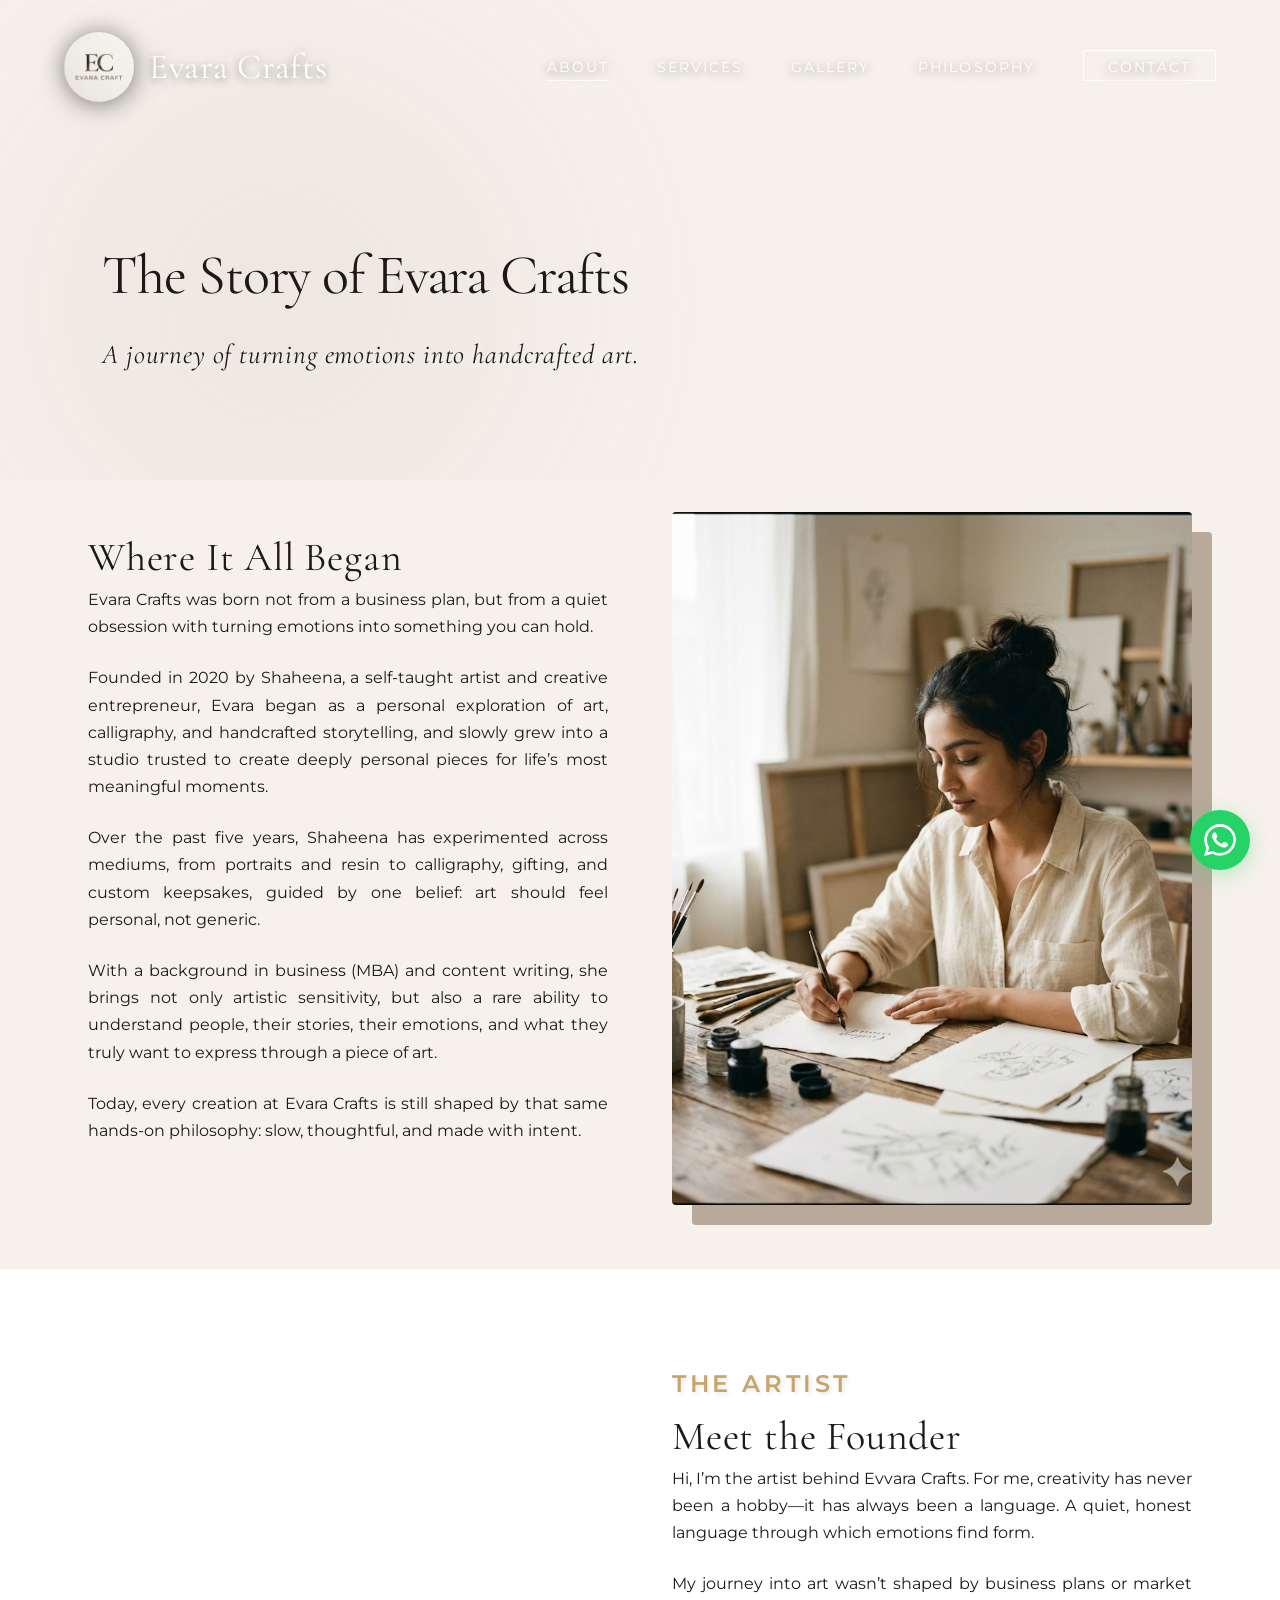
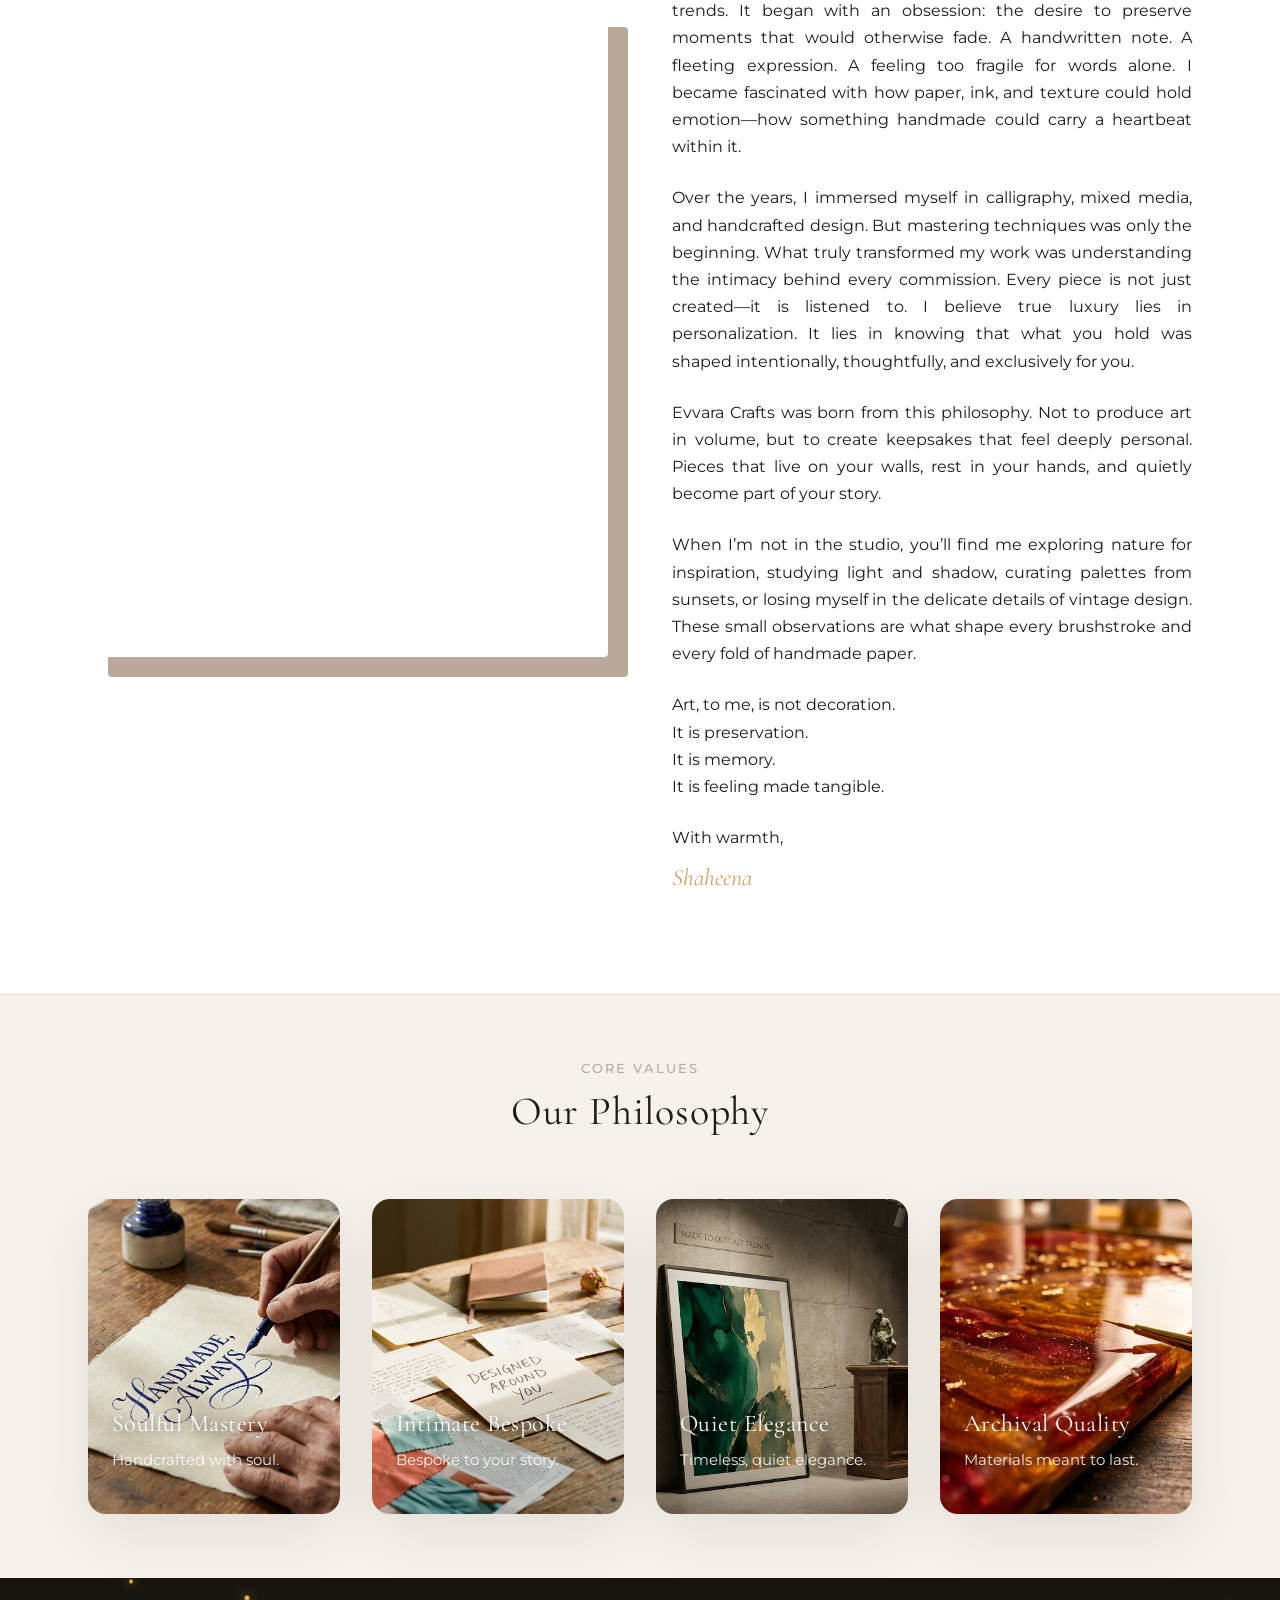
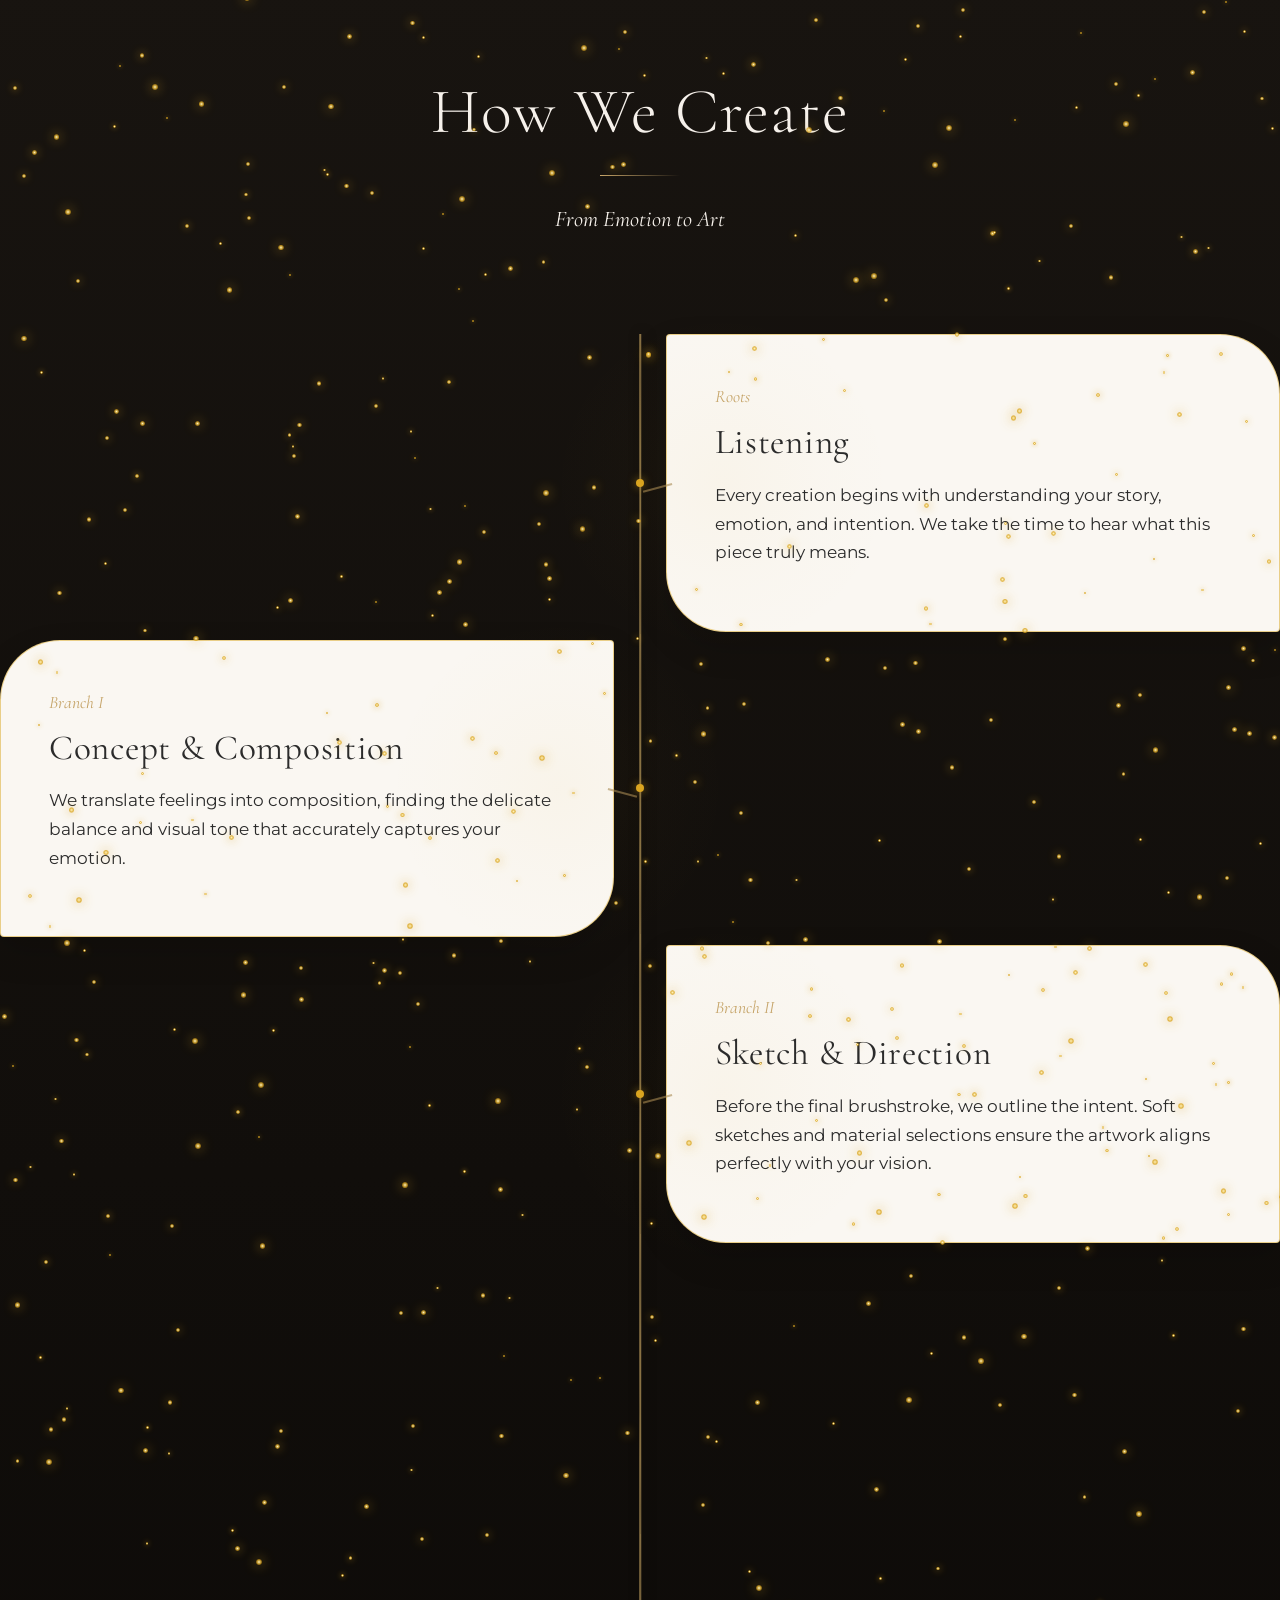
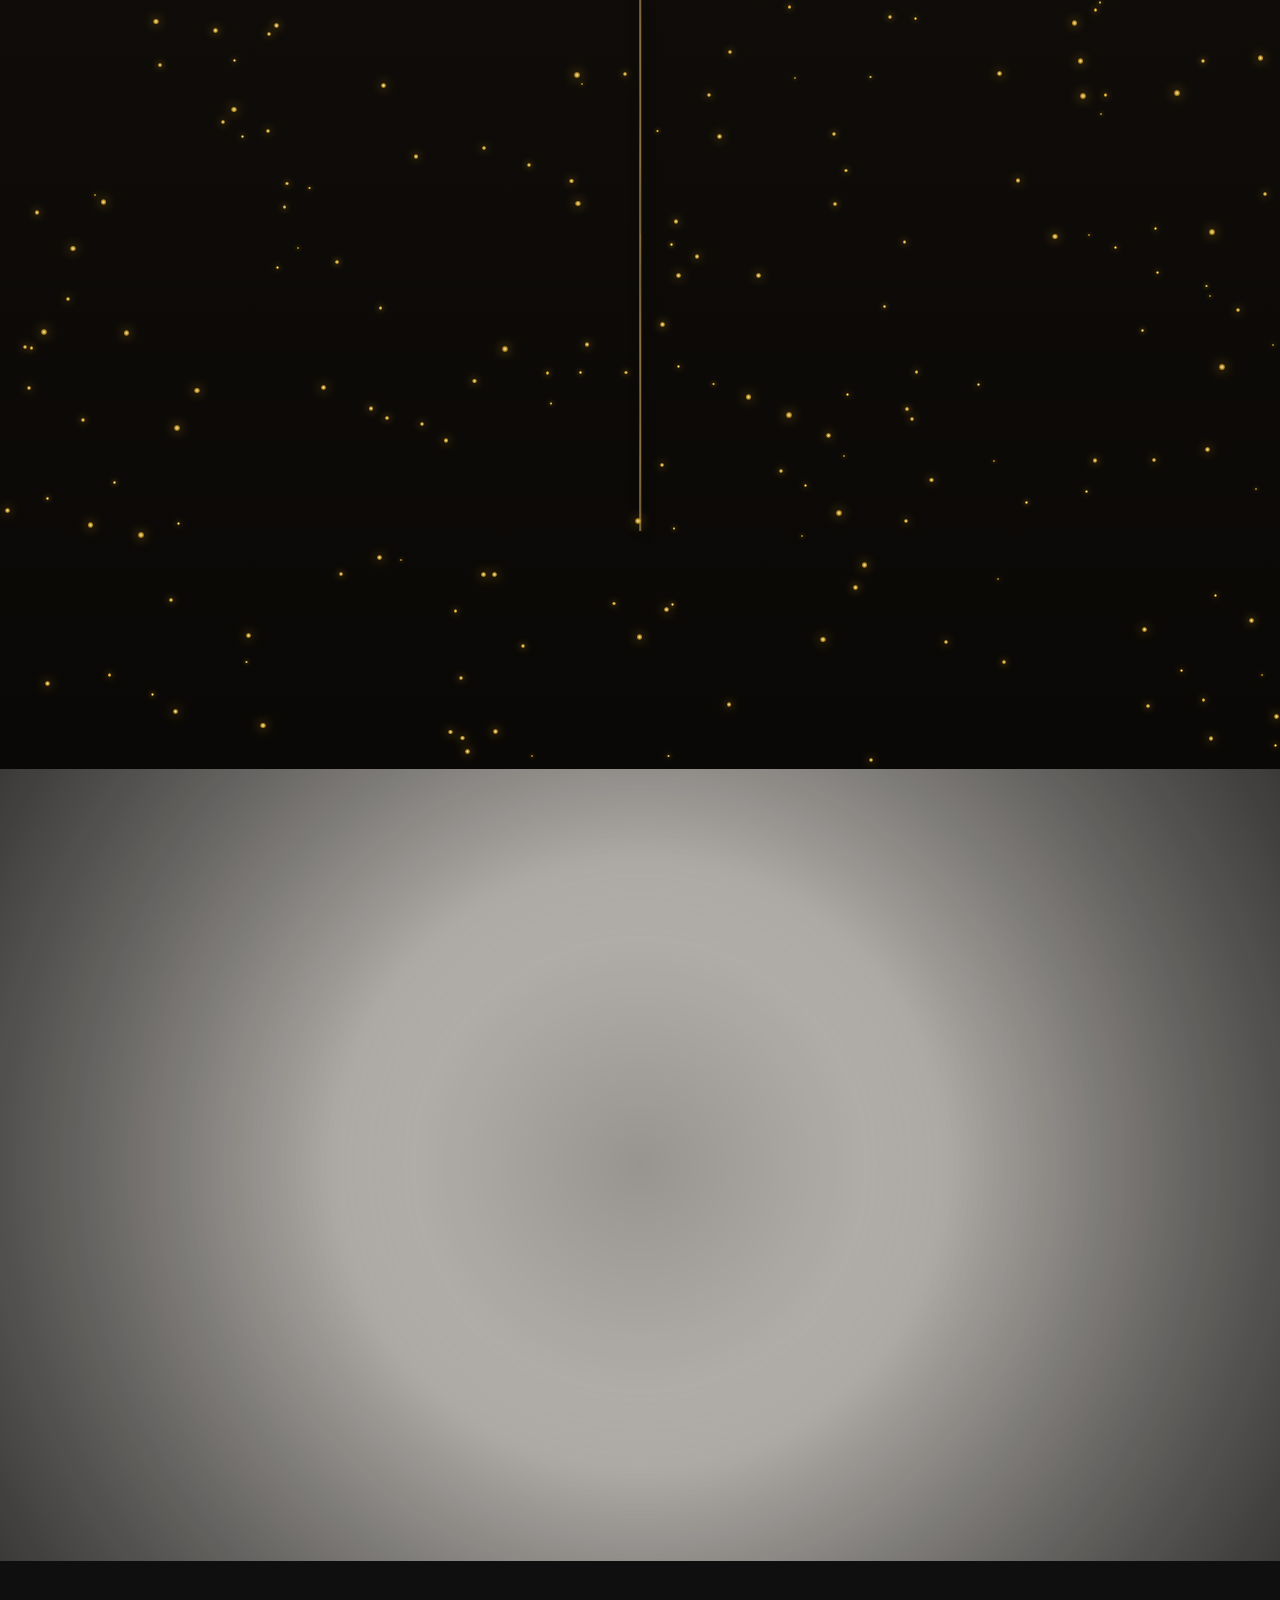
==== about.html @ c2a48387 "Add files via upload" ====
﻿<!DOCTYPE html>
<html lang="en">

<head>
    <meta charset="UTF-8">
    <meta name="viewport" content="width=device-width, initial-scale=1.0">
    <title>About Evara Crafts | The Story</title>
    <meta name="description" content="The story behind Evara Crafts - soulful creation and timeless design.">
    <link rel="preconnect" href="https://fonts.googleapis.com">
    <link rel="preconnect" href="https://fonts.gstatic.com" crossorigin>
    <link
        href="https://fonts.googleapis.com/css2?family=Cormorant+Garamond:ital,wght@0,300;0,400;0,600;1,400&family=Montserrat:wght@300;400;500&display=swap"
        rel="stylesheet">
    <link rel="stylesheet" href="style.css?v=17">
</head>

<body>

    <header class="site-header site-header-light">
        <div class="logo">
            <a href="index.html">
                <img src="logo-new.png" alt="Evara Crafts Logo" class="header-logo">
                <span class="brand-name">Evara Crafts</span>
            </a>
        </div>
        <nav class="main-nav">
            <ul>
                <li><a href="about.html" class="active" style="border-bottom: 1px solid currentColor;">About</a></li>
                <li><a href="services.html">Services</a></li>
                <li><a href="gallery.html">Gallery</a></li>
                <li><a href="philosophy.html">Philosophy</a></li>
                <li><a href="contact.html" class="btn-nav">Contact</a></li>
            </ul>
        </nav>
        <div class="mobile-menu-toggle">
            <span></span>
            <span></span>
            <span></span>
        </div>
    </header>

    <main>
        <!-- Page Hero -->
        <section class="page-hero about-hero-section">
            <div class="hero-bg about-hero-bg"></div>
            <div class="hero-content about-hero-content fade-in-up">
                <h1 class="hero-title" style="font-size: 3.5rem;">The Story of Evara Crafts</h1>
                <p class="hero-subtitle">A journey of turning emotions into handcrafted art.</p>
            </div>
        </section>

        <!-- Brand Story Section -->
        <section class="about-section" style="padding-top: 2rem;">
            <div class="container two-column">
                <div class="about-text fade-in-up">
                    <h2 class="section-title" style="margin-top: -1.5rem;">Where It All Began</h2>
                    <p class="mb-medium">Evara Crafts was born not from a business plan, but from a quiet obsession with
                        turning emotions into something you can hold.</p>
                    <p class="mb-medium">Founded in 2020 by Shaheena, a self-taught artist and creative entrepreneur,
                        Evara began as a personal exploration of art, calligraphy, and handcrafted storytelling, and
                        slowly grew into a studio trusted to create deeply personal pieces for life’s most meaningful
                        moments.</p>
                    <p class="mb-medium">Over the past five years, Shaheena has experimented across mediums, from
                        portraits and resin to calligraphy, gifting, and custom keepsakes, guided by one belief: art
                        should feel personal, not generic.</p>
                    <p class="mb-medium">With a background in business (MBA) and content writing, she brings not only
                        artistic sensitivity, but also a rare ability to understand people, their stories, their
                        emotions, and what they truly want to express through a piece of art.</p>
                    <p>Today, every creation at Evara Crafts is still shaped by that same hands-on philosophy: slow,
                        thoughtful, and made with intent.</p>
                </div>
                <div class="about-image reveal-image">
                    <div class="image-wrapper">
                        <div class="placeholder-art"
                            style="background-image: url('story-bg.jpg'); width: 100%; height: 100%; background-size: cover; background-position: center;">
                        </div>
                    </div>
                </div>
            </div>
        </section>

        <!-- Founder Section -->
        <section class="founder-section" style="padding: 6rem 0; background-color: #fff;">
            <div class="container two-column" style="align-items: center;">
                <div class="about-image reveal-image">
                    <div class="image-wrapper" style="aspect-ratio: 4/5;">
                        <!-- Founder Portrait Placeholder -->
                        <div class="placeholder-art"
                            style="background-image: url('https://images.unsplash.com/photo-1534528741775-53994a69daeb?q=80&w=2864&auto=format&fit=crop'); width: 100%; height: 100%; background-size: cover; background-position: center;">
                        </div>
                    </div>
                </div>
                <div class="about-text fade-in-up">
                    <span class="section-label">The Artist</span>
                    <h2 class="section-title">Meet the Founder</h2>
                    <p class="mb-medium">Hi, I’m the artist behind Evvara Crafts. For me, creativity has never been a
                        hobby—it has always been a language. A quiet, honest language through which emotions find form.
                    </p>
                    <p class="mb-medium">My journey into art wasn’t shaped by business plans or market trends. It began
                        with an obsession: the desire to preserve moments that would otherwise fade. A handwritten note.
                        A fleeting expression. A feeling too fragile for words alone. I became fascinated with how
                        paper, ink, and texture could hold emotion—how something handmade could carry a heartbeat within
                        it.</p>
                    <p class="mb-medium">Over the years, I immersed myself in calligraphy, mixed media, and handcrafted
                        design. But mastering techniques was only the beginning. What truly transformed my work was
                        understanding the intimacy behind every commission. Every piece is not just created—it is
                        listened to. I believe true luxury lies in personalization. It lies in knowing that what you
                        hold was shaped intentionally, thoughtfully, and exclusively for you.</p>
                    <p class="mb-medium">Evvara Crafts was born from this philosophy. Not to produce art in volume, but
                        to create keepsakes that feel deeply personal. Pieces that live on your walls, rest in your
                        hands, and quietly become part of your story.</p>
                    <p class="mb-medium">When I’m not in the studio, you’ll find me exploring nature for inspiration,
                        studying light and shadow, curating palettes from sunsets, or losing myself in the delicate
                        details of vintage design. These small observations are what shape every brushstroke and every
                        fold of handmade paper.</p>
                    <p class="mb-medium">Art, to me, is not decoration.<br>
                        It is preservation.<br>
                        It is memory.<br>
                        It is feeling made tangible.</p>
                    <p style="margin-bottom: 0.5rem;">With warmth,</p>
                    <div class="signature"
                        style="font-family: var(--font-heading); font-style: italic; font-size: 1.5rem; color: var(--accent-color);">
                        Shaheena</div>
                </div>
            </div>
        </section>

        <!-- Philosophy / Values Section -->
        <section class="philosophy-section">
            <div class="container">
                <div class="text-center mb-large">
                    <span class="section-label">Core Values</span>
                    <h2 class="section-title">Our Philosophy</h2>
                </div>
                <div class="philosophy-grid">
                    <div class="philosophy-item fade-in-up">
                        <div class="philosophy-card">
                            <div class="card-image">
                                <img loading="lazy"  src="value-handmade.jpg" alt="Calligraphy artist hand writing ink on paper">
                            </div>
                            <div class="card-content">
                                <h3>Soulful Mastery</h3>
                                <p>Handcrafted with soul.</p>
                            </div>
                        </div>
                    </div>
                    <div class="philosophy-item fade-in-up">
                        <div class="philosophy-card">
                            <div class="card-image">
                                <img loading="lazy"  src="value-bespoke.jpg" alt="Design sketches and fabric swatches on table">
                            </div>
                            <div class="card-content">
                                <h3>Intimate Bespoke</h3>
                                <p>Bespoke to your story.</p>
                            </div>
                        </div>
                    </div>
                    <div class="philosophy-item fade-in-up">
                        <div class="philosophy-card">
                            <div class="card-image">
                                <img loading="lazy"  src="value-elegance.jpg" alt="Art gallery setting with green abstract painting">
                            </div>
                            <div class="card-content">
                                <h3>Quiet Elegance</h3>
                                <p>Timeless, quiet elegance.</p>
                            </div>
                        </div>
                    </div>
                    <div class="philosophy-item fade-in-up">
                        <div class="philosophy-card">
                            <div class="card-image">
                                <img loading="lazy"  src="value-quality.jpg" alt="Rich gold and red textured fluid art close up">
                            </div>
                            <div class="card-content">
                                <h3>Archival Quality</h3>
                                <p>Materials meant to last.</p>
                            </div>
                        </div>
                    </div>
                </div>
            </div>
        </section>

        <!-- Process Editorial Section (Static, High-Impact) -->
        <section class="process-editorial" id="process">
            <div class="process-texture-overlay"></div>
            <div class="ambient-dust" id="ambient-dust"></div>
            <div class="process-header">
                <h2 class="section-title-large fade-in-up">How We Create</h2>
                <div class="divider-gold fade-in-up delay-1"></div>
                <p class="section-subtitle fade-in-up delay-2">From Emotion to Art</p>
            </div>

            <!-- "Roots to Bloom" Timeline -->
            <div class="rooted-timeline">
                <div class="timeline-trunk fade-in-up"></div>

                <!-- Step 1: Roots -->
                <div class="timeline-node node-right">
                    <div class="node-marker fade-in-up delay-1"></div>
                    <div class="node-content delay-2">
                        <span class="step-label">Roots</span>
                        <h3 class="step-heading text-sand">Listening</h3>
                        <p class="step-copy">Every creation begins with understanding your story, emotion, and
                            intention. We take the time to hear what this piece truly means.</p>
                    </div>
                </div>

                <!-- Step 2: Branch 1 -->
                <div class="timeline-node node-left">
                    <div class="node-marker fade-in-up delay-1"></div>
                    <div class="node-content delay-2">
                        <span class="step-label">Branch I</span>
                        <h3 class="step-heading text-bronze">Concept & Composition</h3>
                        <p class="step-copy">We translate feelings into composition, finding the delicate balance and
                            visual tone that accurately captures your emotion.</p>
                    </div>
                </div>

                <!-- Step 3: Branch 2 (NEW) -->
                <div class="timeline-node node-right">
                    <div class="node-marker fade-in-up delay-1"></div>
                    <div class="node-content delay-2">
                        <span class="step-label">Branch II</span>
                        <h3 class="step-heading text-clay">Sketch & Direction</h3>
                        <p class="step-copy">Before the final brushstroke, we outline the intent. Soft sketches and
                            material selections ensure the artwork aligns perfectly with your vision.</p>
                    </div>
                </div>

                <!-- Step 4: Branch 3 -->
                <div class="timeline-node node-left">
                    <div class="node-marker fade-in-up delay-1"></div>
                    <div class="node-content delay-2">
                        <span class="step-label">Branch III</span>
                        <h3 class="step-heading text-sand">Crafting & Refinement</h3>
                        <p class="step-copy">Each stroke, texture, and material is shaped by hand with care, evolving
                            slowly until the vision feels honest and complete.</p>
                    </div>
                </div>

                <!-- Step 5: Branch 4 (NEW) -->
                <div class="timeline-node node-right">
                    <div class="node-marker fade-in-up delay-1"></div>
                    <div class="node-content delay-2">
                        <span class="step-label">Branch IV</span>
                        <h3 class="step-heading text-bronze">Personalization & Finishing</h3>
                        <p class="step-copy">The subtle details that make it yours. From custom framing to personalized
                            seals, every element is curated to honor the emotion it carries.</p>
                    </div>
                </div>

                <!-- Step 6: Bloom -->
                <div class="timeline-node node-left final-bloom-node">
                    <div class="node-marker fade-in-up delay-1"></div>
                    <div class="node-content delay-2">
                        <span class="step-label">The Bloom</span>
                        <h3 class="step-heading text-gold">Final Piece</h3>
                        <p class="step-copy">The finished artwork becomes a personal heirloom—thoughtfully packaged and
                            ready to live within your story.</p>
                    </div>
                </div>
            </div>

            <!-- Soft Ending Quote -->
            <div class="process-ending-quote fade-in-up delay-2">
                <p>“Every piece begins with a story. Yours.”</p>
            </div>

        </section>

        <!-- Final CTA (Refined Signature) -->
        <section class="final-cta" id="contact">
            <div class="cta-parallax-bg"></div>
            <div class="cta-overlay-layers"></div>
            <div class="container text-center">
                <div class="cta-content-wrapper">
                    <h2 class="cta-premium-title fade-in-up">Every story carries a moment worth preserving.</h2>
                    <p class="cta-subtext-ink fade-in-up">We turn those moments into timeless handcrafted art.</p>
                    <div class="cta-premium-divider"></div>
                    <a href="create-your-piece.html" class="btn-premium-gold shimmer-btn fade-in-up">START YOUR STORY</a>
                </div>
            </div>
        </section>
    </main>

    <footer class="site-footer">
        <div class="footer-inner">
            <div class="footer-content">
                <!-- Column 1: Brand Info -->
                <div class="footer-brand-info footer-animate">
                    <div class="logo-group">
                        <img src="logo-new.png" alt="Evara Crafts Logo" class="header-logo">
                        <span class="brand-name">Evara Crafts</span>
                    </div>
                    <p class="footer-tagline">Turning emotions into timeless art.</p>
                </div>

                <!-- Column 2: Quick Links -->
                <div class="footer-links footer-animate">
                    <h3 class="footer-col-title">EXPLORE</h3>
                    <ul>
                        <li><a href="about.html">Our Story</a></li>
                        <li><a href="services.html">Services</a></li>
                        <li><a href="gallery.html">Gallery</a></li>
                        <li><a href="contact.html">Contact</a></li>
                    </ul>
                </div>

                <!-- Column 3: Contact Info (NEW) -->
                <div class="footer-contact-info footer-animate" style="animation-delay: 0.16s;">
                    <h3 class="footer-col-title">CONTACT</h3>
                    <div class="contact-details">
                        <div class="contact-item">
                            <span class="contact-icon">📍</span>
                            <span class="contact-text">Bengaluru, Karnataka, India</span>
                        </div>
                        <div class="contact-item">
                            <span class="contact-icon">📞</span>
                            <a href="tel:+916282556686" class="contact-text">+91 6282556686</a>
                        </div>
                        <div class="contact-item">
                            <span class="contact-icon">✉</span>
                            <a href="mailto:shaheenaneha3@gmail.com" class="contact-text">shaheenaneha3@gmail.com</a>
                        </div>
                    </div>
                </div>

                <!-- Column 4: Social -->
                <div class="footer-social-block footer-animate" style="animation-delay: 0.24s;">
                    <h3 class="footer-col-title">FOLLOW</h3>
                    <div class="footer-socials">
                        <a href="https://www.instagram.com/evara_crafts_?igsh=NTh4M2F2am1ycWg5" target="_blank" rel="noopener noreferrer" class="social-icon-link instagram" aria-label="Instagram">
                            <svg viewBox="0 0 24 24" width="16" height="16">
                                <path fill="currentColor"
                                    d="M12 2.163c3.204 0 3.584.012 4.85.07 3.252.148 4.771 1.691 4.919 4.919.058 1.265.069 1.645.069 4.849 0 3.205-.012 3.584-.069 4.849-.149 3.225-1.664 4.771-4.919 4.919-1.266.058-1.644.07-4.85.07-3.204 0-3.584-.012-4.849-.07-3.26-.149-4.771-1.699-4.919-4.92-.058-1.265-.07-1.644-.07-4.849 0-3.204.013-3.583.07-4.849.149-3.227 1.664-4.771 4.919-4.919 1.266-.057 1.645-.069 4.849-.069zm0-2.163c-3.259 0-3.667.014-4.947.072-4.358.2-6.78 2.618-6.98 6.98-.059 1.281-.073 1.689-.073 4.948 0 3.259.014 3.668.072 4.947.2 4.358 2.618 6.78 6.98 6.98 1.281.058 1.689.072 4.948.072 3.259 0 3.668-.014 4.948-.072 4.354-.2 6.782-2.618 6.979-6.98.059-1.28.073-1.689.073-4.947 0-3.259-.014-3.667-.072-4.947-.196-4.354-2.617-6.78-6.979-6.98-1.281-.059-1.69-.073-4.949-.073zm0 5.838c-3.403 0-6.162 2.759-6.162 6.162s2.759 6.163 6.162 6.163 6.162-2.759 6.162-6.163c0-3.403-2.759-6.162-6.162-6.162zm0 10.162c-2.209 0-4-1.79-4-4 0-2.209 1.791-4 4-4s4 1.791 4 4c0 2.21-1.791 4-4 4zm6.406-11.845c-.796 0-1.441.645-1.441 1.44s.645 1.44 1.441 1.44c.795 0 1.439-.645 1.439-1.44s-.644-1.44-1.439-1.44z" />
                            </svg>
                        </a>
                        <a href="#" class="social-icon-link facebook" aria-label="Facebook">
                            <svg viewBox="0 0 24 24" width="16" height="16">
                                <path fill="currentColor"
                                    d="M22.675 0H1.325C.593 0 0 .593 0 1.325v21.351C0 23.407.593 24 1.325 24H12.82v-9.294H9.692v-3.622h3.128V8.413c0-3.1 1.893-4.788 4.659-4.788 1.325 0 2.463.099 2.795.143v3.24l-1.918.001c-1.504 0-1.795.715-1.795 1.763v2.313h3.587l-.467 3.622h-3.12V24h6.116c.73 0 1.323-.593 1.323-1.325V1.325C24 .593 23.407 0 22.675 0z" />
                            </svg>
                        </a>
                        <a href="#" class="social-icon-link pinterest" aria-label="Pinterest">
                            <svg viewBox="0 0 24 24" width="16" height="16">
                                <path fill="currentColor"
                                    d="M12.017 0C5.396 0 .029 5.367.029 11.987c0 5.079 3.158 9.417 7.618 11.162-.105-.949-.199-2.403.041-3.439.219-.937 1.406-5.957 1.406-5.957s-.359-.72-.359-1.781c0-1.663.967-2.911 2.168-2.911 1.024 0 1.518.769 1.518 1.688 0 1.029-.653 2.567-.992 3.992-.285 1.193.6 2.165 1.775 2.165 2.128 0 3.768-2.245 3.768-5.487 0-2.861-2.063-4.869-5.008-4.869-3.41 0-5.409 2.562-5.409 5.199 0 1.033.394 2.143.889 2.741.099.12.112.225.085.345-.09.375-.293 1.199-.334 1.363-.053.225-.172.271-.401.165-1.495-.69-2.433-2.878-2.433-4.646 0-3.776 2.748-7.252 7.951-7.252 4.168 0 7.41 2.967 7.41 6.923 0 4.135-2.607 7.462-6.233 7.462-1.214 0-2.354-.629-2.758-1.379l-.749 2.848c-.269 1.045-1.004 2.352-1.498 3.146 1.123.345 2.306.535 3.55.535 6.607 0 11.985-5.365 11.985-11.987C23.97 5.367 18.592 0 12.017 0z" />
                            </svg>
                        </a>
                        <a href="https://wa.me/916282556686" target="_blank" rel="noopener noreferrer" class="social-icon-link whatsapp" aria-label="WhatsApp">
                            <svg viewBox="0 0 24 24" width="16" height="16">
                                <path fill="currentColor"
                                    d="M17.472 14.382c-.297-.149-1.758-.867-2.03-.967-.273-.099-.471-.148-.67.15-.197.297-.767.966-.94 1.164-.173.199-.347.223-.644.075-.297-.15-1.255-.463-2.39-1.475-.883-.788-1.48-1.761-1.653-2.059-.173-.297-.018-.458.13-.606.134-.133.298-.347.446-.52.149-.174.198-.298.298-.497.099-.198.05-.371-.025-.52-.075-.149-.669-1.612-.916-2.207-.242-.579-.487-.5-.669-.51a12.8 12.8 0 0 0-.57-.01c-.198 0-.52.074-.792.372-.272.297-1.04 1.016-1.04 2.479 0 1.462 1.065 2.875 1.213 3.074.149.198 2.096 3.2 5.077 4.487.709.306 1.262.489 1.694.625.712.227 1.36.195 1.871.118.571-.085 1.758-.719 2.006-1.413.248-.694.248-1.289.173-1.413-.074-.124-.272-.198-.57-.347m-5.421 7.403h-.004a9.87 9.87 0 0 1-5.031-1.378l-.361-.214-3.741.982.998-3.648-.235-.374a9.86 9.86 0 0 1-1.51-5.26c.001-5.45 4.436-9.884 9.888-9.884 2.64 0 5.122 1.03 6.988 2.898a9.825 9.825 0 0 1 2.893 6.994c-.003 5.45-4.437 9.884-9.885 9.884m8.413-18.297A11.815 11.815 0 0 0 12.05 0C5.495 0 .16 5.335.157 11.892c0 2.096.547 4.142 1.588 5.945L.057 24l6.305-1.654a11.882 11.882 0 0 0 5.683 1.448h.005c6.554 0 11.89-5.335 11.893-11.893a11.821 11.821 0 0 0-3.48-8.413z" />
                            </svg>
                        </a>
                    </div>
                </div>
            </div>

            <div class="footer-divider footer-animate"></div>

            <div class="footer-bottom footer-animate">
                <p>&copy; 2026 Evara Crafts. All rights reserved.</p>
                <p class="designed-love">Designed with love for Evara Crafts.</p>
            </div>
        </div>
    </footer>

    <script src="script.js?v=17" defer></script>
    </script>
</body>

</html>
---- style.css ----
:root {
    --bg-color: #F6F1EB;
    --text-color: #1C1A17;
    --accent-color: #C6A56A;
    --secondary-color: #B8A99A;
    --font-heading: 'Cormorant Garamond', serif;
    --font-body: 'Montserrat', sans-serif;
    --transition-speed: 0.6s;
}

* {
    margin: 0;
    padding: 0;
    box-sizing: border-box;
}

html {
    scroll-behavior: smooth;
    font-size: 16px;
}

body {
    background-color: var(--bg-color);
    color: var(--text-color);
    font-family: var(--font-body);
    line-height: 1.6;
    overflow-x: hidden;
}

h1,
h2,
h3,
h4,
h5,
h6 {
    font-family: var(--font-heading);
    font-weight: 400;
    letter-spacing: 0.02em;
}

h1 {
    font-size: 3.5rem;
    line-height: 1.1;
    margin-bottom: 1rem;
}

h2 {
    font-size: 2.5rem;
    line-height: 1.2;
    margin-bottom: 1.5rem;
}

h3 {
    font-size: 1.75rem;
    line-height: 1.3;
    margin-bottom: 1rem;
}

p {
    font-size: 1rem;
    line-height: 1.7;
    margin-bottom: 1rem;
}

.micro {
    font-size: 0.85rem;
    letter-spacing: 0.05em;
}

a {
    text-decoration: none;
    color: inherit;
    transition: all 0.3s ease;
}

ul {
    list-style: none;
}

/* Utilities */
.container {
    width: 90%;
    max-width: 1400px;
    margin: 0 auto;
    padding: 0 1.5rem;
}

.text-center {
    text-align: center;
}

.mb-small {
    margin-bottom: 1rem;
}

.mb-medium {
    margin-bottom: 1.5rem;
}

.mb-large {
    margin-bottom: 2.5rem;
}

/* Global Section Spacing (Tightened Rhythm) */
section {
    padding: 3rem 0;
}

/* Sub-sections or lighter blocks */
.section-sub {
    padding: 2rem 0;
}

.section-label {
    text-transform: uppercase;
    font-size: 0.8rem;
    letter-spacing: 0.15em;
    color: var(--secondary-color);
    display: block;
    margin-bottom: 0.5rem;
}

.section-title {
    font-size: 2.5rem;
    margin-bottom: 1.5rem;
}

/* Buttons */
.btn {
    display: inline-block;
    padding: 1rem 2.5rem;
    /* Larger padding */
    font-family: var(--font-body);
    font-size: 0.85rem;
    text-transform: uppercase;
    letter-spacing: 0.15em;
    cursor: pointer;
    border: 1px solid transparent;
    transition: all 0.5s cubic-bezier(0.25, 0.46, 0.45, 0.94);
    /* Smooth easing */
    position: relative;
    overflow: hidden;
}

.btn-primary {
    background-color: var(--text-color);
    color: var(--bg-color);
    border-color: var(--text-color);
}

.btn-primary:hover {
    background-color: transparent;
    color: var(--text-color);
    transform: translateY(-2px);
    /* Subtle lift */
    box-shadow: 0 4px 15px rgba(28, 26, 23, 0.1);
}

.btn-secondary {
    background-color: transparent;
    color: var(--text-color);
    border-color: var(--text-color);
}

.btn-secondary:hover {
    background-color: var(--text-color);
    color: var(--bg-color);
    transform: translateY(-2px);
    box-shadow: 0 4px 15px rgba(28, 26, 23, 0.1);
}

.btn-text {
    border-bottom: 1px solid var(--text-color);
    padding: 0 0 0.2rem 0;
}

.btn-text:hover {
    color: var(--accent-color);
    border-color: var(--accent-color);
}

/* Header */
.site-header {
    position: fixed;
    top: 0;
    width: 100%;
    padding: 2rem 5%;
    display: flex;
    justify-content: space-between;
    align-items: center;
    z-index: 1000;
    transition: all 0.4s ease;
    background: transparent;
    /* Initially transparent on hero */
}

.site-header.scrolled {
    padding: 1rem 5%;
    background: rgba(246, 241, 235, 0.98);
    box-shadow: 0 4px 20px rgba(28, 26, 23, 0.05);
    backdrop-filter: blur(10px);
}

/* Subpage Header - Light Text for Dark Hero Backgrounds */
.site-header-light:not(.scrolled) .main-nav a,
.site-header-light:not(.scrolled) .brand-name {
    color: #ffffff;
    text-shadow: 0 2px 10px rgba(0,0,0,0.5); /* subtle shadow for extra legibility */
}
.site-header-light:not(.scrolled) .main-nav a::after {
    background-color: #ffffff;
}
.site-header-light:not(.scrolled) .btn-nav {
    border-color: #ffffff;
}
.site-header-light:not(.scrolled) .btn-nav:hover {
    background-color: #ffffff;
    color: var(--text-color) !important;
}
.site-header-light:not(.scrolled) .mobile-menu-toggle span {
    background-color: #ffffff;
}
.site-header-light:not(.scrolled) .header-logo {
    filter: drop-shadow(0px 2px 12px rgba(0,0,0,0.5));
}

.logo a {
    display: flex;
    align-items: center;
    gap: 15px;
    /* Consistent space between logo and name */
}

.header-logo {
    height: 70px;
    /* Increased for better visibility as it's circular */
    border-radius: 50%;
    /* Ensure it stays circular even if edge cases occur */
    width: auto;
    transition: all 0.3s ease;
}

.brand-name {
    font-family: var(--font-heading);
    font-size: 2.2rem;
    /* Noticeably bigger as requested */
    font-weight: 400;
    color: var(--text-color);
    letter-spacing: 0.02em;
    line-height: 1;
    display: flex;
    align-items: center;
}

.site-header.scrolled .header-logo {
    height: 55px;
    /* Scaled down slightly on scroll but still clearly visible */
}

.site-header.scrolled .brand-name {
    font-size: 1.8rem;
}

.main-nav ul {
    display: flex;
    gap: 3rem;
    /* Increased gap */
}

.main-nav a {
    font-size: 0.85rem;
    text-transform: uppercase;
    letter-spacing: 0.15em;
    /* Increased letter spacing */
    color: var(--text-color);
    position: relative;
    padding-bottom: 5px;
}

.main-nav a::after {
    content: '';
    position: absolute;
    width: 0;
    height: 1px;
    bottom: 0;
    left: 0;
    background-color: var(--text-color);
    transition: width 0.3s ease;
}

.main-nav a:hover {
    color: var(--text-color);
    /* Keep distinct color */
}

.main-nav a:hover::after {
    width: 100%;
}

.btn-nav {
    border: 1px solid var(--text-color);
    padding: 0.5rem 1.5rem;
    transition: all 0.3s ease;
}

.btn-nav:hover {
    background-color: var(--text-color);
    color: var(--bg-color) !important;
}

.btn-nav::after {
    display: none;
    /* No underline for button */
}

/* Hero Section */
.hero-section {
    height: 100vh;
    display: flex;
    flex-direction: column;
    justify-content: center;
    align-items: center;
    position: relative;
    text-align: center;
    padding: 0 1rem;
    overflow: hidden;
}

/* Page Hero (Internal Pages) */
.page-hero {
    height: 40vh;
    /* Reduced from 60vh */
    min-height: 350px;
    display: flex;
    flex-direction: column;
    justify-content: center;
    align-items: center;
    position: relative;
    padding: 0 1rem;
    overflow: hidden;
    margin-bottom: 0;
}

.page-hero .hero-bg::after {
    display: none;
    /* Simplify background for readability */
}

/* About Page Specific Hero Background & Watermark Crop */
.about-hero-bg {
    background-image: url('https://i.postimg.cc/1t2fh73r/Gemini-Generated-Image-iek70miek70miek7.png') !important;
    background-position: center 30% !important;
    transform: scale(1.05);
    /* Push watermark out of view */
}

/* Gallery Page Specific Hero Background */
.gallery-hero-bg {
    background-image: url('https://i.postimg.cc/FzTh6R9V/Chat-GPT-Image-Mar-16-2026-12-38-03-AM.png') !important;
    background-position: center 45% !important;
    background-size: cover !important;
    opacity: 0.95;
}

/* Gallery Page Specific Hero Content Layout */
.page-hero.gallery-header-hero {
    padding-top: 100px; /* Moves text lower, clearing header */
    min-height: 420px; 
}

/* About Page Specific Hero Content Layout */
.page-hero.about-hero-section {
    padding-top: 120px;
    /* Give room for fixed header */
    min-height: 480px;
    /* Slightly taller to accommodate padding */
}

.about-hero-section .about-hero-content {
    align-items: flex-start;
    /* Left align text */
    text-align: left;
    transform: translateY(2vh);
    /* Sit slightly lower than exact center */
    margin-top: 2rem;
    /* Additional breathing space from the top */
    width: 90%;
    /* Match global container */
    max-width: 1400px;
    /* Match global container */
    padding: 0 1.5rem;
    /* Match global container */
}

/* Enhance Text Visibility and Typography on About Hero Background */
.about-hero-section .section-label {
    font-family: var(--font-body);
    font-weight: 600;
    font-size: 0.85rem;
    color: var(--text-color);
    letter-spacing: 0.3em;
    text-transform: uppercase;
    text-shadow: 0 2px 10px rgba(255, 255, 255, 0.7), 0 0 20px rgba(255, 255, 255, 0.5);
    margin-bottom: 1.5rem;
}

.about-hero-section .hero-subtitle {
    font-family: var(--font-heading);
    font-style: italic;
    font-weight: 400;
    font-size: 1.7rem;
    color: var(--text-color);
    line-height: 1.4;
    text-shadow: 0 2px 10px rgba(255, 255, 255, 0.8), 0 0 25px rgba(255, 255, 255, 0.6);
    max-width: 650px;
    letter-spacing: 0.03em;
}

@media (max-width: 768px) {
    .page-hero.about-hero-section {
        padding-top: 100px;
    }

    .about-hero-section .about-hero-content {
        transform: translateY(1vh);
        padding: 0 1.5rem;
    }
}

/* Grain Overlay */
.hero-section::before {
    content: "";
    position: absolute;
    top: 0;
    left: 0;
    width: 100%;
    height: 100%;
    background-image: url("data:image/svg+xml,%3Csvg viewBox='0 0 200 200' xmlns='http://www.w3.org/2000/svg'%3E%3Cfilter id='noiseFilter'%3E%3CfeTurbulence type='fractalNoise' baseFrequency='0.8' numOctaves='3' stitchTiles='stitch'/%3E%3C/filter%3E%3Crect width='100%25' height='100%25' filter='url(%23noiseFilter)' opacity='0.08'/%3E%3C/svg%3E");
    opacity: 0.4;
    pointer-events: none;
    z-index: 1;
}

.hero-bg {
    position: absolute;
    top: 0;
    left: 0;
    width: 100%;
    height: 100%;
    /* Abstract artistic background - subtle blur */
    background: url('hero-bg-custom.png') no-repeat center center/cover;
    filter: none;
    /* Soften and brighten */
    z-index: 0;
    opacity: 0.8;
    /* Extremely subtle */
    transform: scale(1.1);
    /* Prevent blur edges showing */
}

/* Abstract shapes for background (Keep but tone down) */
.hero-bg::before,
.hero-bg::after {
    content: '';
    position: absolute;
    border-radius: 50%;
    filter: blur(100px);
    z-index: 0;
    /* Behind grain */
}

.hero-bg::before {
    width: 500px;
    height: 500px;
    background: var(--secondary-color);
    top: 10%;
    left: 5%;
    opacity: 0.15;
    animation: float 15s ease-in-out infinite;
}

.divider-line-accent {
    width: 60px;
    height: 1px;
    background-color: var(--accent-color);
    margin: 1.5rem 0 2rem 0;
    opacity: 0.6;
}

.divider-center {
    width: 60px;
    height: 1px;
    background-color: var(--accent-color);
    margin: 1.5rem auto 2rem auto;
    opacity: 0.6;
}

.hero-bg::after {
    width: 400px;
    height: 400px;
    background: var(--accent-color);
    bottom: 10%;
    right: 10%;
    opacity: 0.1;
    animation: float 18s ease-in-out infinite reverse;
}

@keyframes float {
    0% {
        transform: translate(0, 0);
    }

    50% {
        transform: translate(30px, -30px);
    }

    100% {
        transform: translate(0, 0);
    }
}

.hero-content {
    position: relative;
    z-index: 2;
    /* Above grain */
    display: flex;
    flex-direction: column;
    align-items: center;
    justify-content: center;
    transform: translateY(-5vh);
    /* Optical center adjustment (slightly higher) */
    width: 100%;
    max-width: 1000px;
    /* Ensure content doesn't stretch too wide */
    padding: 0 5%;
}

/* Hero Typography & Hierarchy */
.hero-title {
    font-size: clamp(3rem, 8vw, 5.5rem);
    line-height: 1.05;
    margin-bottom: 2rem;
    max-width: 900px;
    font-weight: 400;
    letter-spacing: -0.02em;
    /* Tighter for elegance */
    color: var(--text-color);
}

.hero-subtitle {
    font-size: 1.25rem;
    color: rgba(28, 26, 23, 0.9);
    /* Increased contrast */
    margin-bottom: 3rem;
    max-width: 600px;
    font-weight: 400;
    /* Slightly heavier than 300 */
    letter-spacing: 0.02em;
}

.hero-buttons {
    display: flex;
    gap: 1.5rem;
    /* More breathing room */
}

/* Scroll Indicator */
.scroll-indicator {
    position: absolute;
    bottom: 2rem;
    left: 50%;
    transform: translateX(-50%);
    opacity: 0.7;
    /* More consistent visibility */
    transition: opacity 0.3s ease;
    cursor: pointer;
}

.scroll-indicator:hover {
    opacity: 1;
}

.mouse {
    width: 26px;
    height: 42px;
    border: 2px solid var(--text-color);
    border-radius: 20px;
    display: block;
    position: relative;
    box-shadow: 0 0 10px rgba(0, 0, 0, 0.1);
}

.wheel {
    width: 4px;
    height: 6px;
    background: var(--text-color);
    border-radius: 2px;
    position: absolute;
    top: 8px;
    left: 50%;
    transform: translateX(-50%);
    animation: scroll 1.8s cubic-bezier(0.15, 0.41, 0.69, 0.94) infinite;
}

@keyframes scroll {
    0% {
        top: 8px;
        opacity: 1;
        transform: translateX(-50%) scaleY(1);
    }

    100% {
        top: 24px;
        opacity: 0;
        transform: translateX(-50%) scaleY(0.5);
    }
}

/* About Section */
.about-section {
    padding: 4rem 0;
}

.about-text {
    position: relative;
    /* padding-right removed to reduce spacing */
}

.about-text .section-label {
    color: var(--accent-color);
    font-size: 1.5rem;
    font-weight: 600;
    text-shadow: 2px 2px 4px rgba(0, 0, 0, 0.1);
    margin-bottom: 0.5rem;
    display: block;
    text-transform: uppercase;
    letter-spacing: 0.15em;
}

.about-text p {
    text-align: justify;
    max-width: 100%;
}

.trust-triggers {
    display: flex;
    gap: 3rem;
    border-top: 1px solid rgba(28, 26, 23, 0.1);
    padding-top: 2rem;
    margin-top: 2rem;
}

.trigger-item {
    display: flex;
    flex-direction: column;
}

.trigger-item .count {
    font-family: var(--font-heading);
    font-size: 1.8rem;
    color: var(--text-color);
    line-height: 1;
    margin-bottom: 0.25rem;
}

.trigger-item .label {
    font-size: 0.7rem;
    text-transform: uppercase;
    letter-spacing: 0.1em;
    color: rgba(28, 26, 23, 0.6);
}

.two-column {
    display: grid;
    grid-template-columns: 1fr 1fr;
    gap: 4rem;
    align-items: center;
}

.two-column.top-align {
    align-items: flex-start;
    /* Align columns to top */
}

.about-image {
    position: relative;
    /* Fill the grid column */
}

.image-wrapper {
    width: 100%;
    aspect-ratio: 3/4;
    /* Force Vertical Portrait */
    overflow: hidden;
    /* Minimal rounding */
    border-radius: 4px;
    /* Offset shadow style */
    box-shadow: 20px 20px 0 var(--secondary-color);
}

.section-label {
    display: block;
    font-family: var(--font-body);
    font-size: 0.8rem;
    color: var(--secondary-color);
    margin-bottom: 0.5rem;
    text-transform: uppercase;
    letter-spacing: 0.15em;
    font-weight: 500;
}

/* Services */
.services-section {
    background-color: #fcf9f6;
}

.services-grid.editorial-layout {
    display: grid;
    grid-template-columns: repeat(3, 1fr);
    grid-template-rows: repeat(2, 320px);
    gap: 1.5rem;
    padding: 2rem 0;
}

.service-card {
    display: block;
    position: relative;
    overflow: hidden;
    border-radius: 8px;
    /* Soft rounding */
    box-shadow: 0 10px 30px rgba(0, 0, 0, 0.05);
    /* Minimal shadow */
    transition: all 0.5s ease;
}

/* Grid Areas for Hierarchy */
.service-large {
    grid-column: 1 / 3;
    grid-row: 1 / 2;
}

/* Large Hero */
.service-tall {
    grid-column: 3 / 4;
    grid-row: 1 / 2;
}

/* Minis */
.service-standard:nth-child(3) {
    grid-column: 1 / 2;
    grid-row: 2 / 3;
}

/* Texture Art (New Card) */
.service-standard:nth-child(4) {
    grid-column: 2 / 3;
    grid-row: 2 / 3;
}

/* Center background for texture art specifically to ensure the artwork is shown optimally */
.service-standard:nth-child(4) .service-bg {
    background-position: center;
}

/* Hampers */
.service-standard:nth-child(5) {
    grid-column: 3 / 4;
    grid-row: 2 / 3;
}

/* Frames (Removed from this section or hidden since there are only 3 spots in the bottom row?) 
   Wait, if we have Art (large), Calligraphy (tall), Minis, Texture Art, Hampers, Frames... that's 6 cards. 
   If Calligraphy takes 1 row, Art takes 1 row... 
   Let's check: 
   Row 1: Art (span 2), Calligraphy (span 1).
   Row 2: Minis (span 1), Texture Art (span 1), Hampers (span 1).
   What about Frames? I need to look at the HTML.
*/

/* Responsive adjustments */
@media (max-width: 900px) {
    .services-grid.editorial-layout {
        grid-template-columns: 1fr 1fr;
        grid-template-rows: auto;
    }

    .service-large,
    .service-wide {
        grid-column: 1 / -1;
    }

    .service-tall {
        grid-column: span 1;
        grid-row: span 2;
    }
}

@media (max-width: 600px) {
    .services-grid.editorial-layout {
        grid-template-columns: 1fr;
    }

    .service-large,
    .service-wide,
    .service-tall {
        grid-column: 1 / -1;
        grid-row: auto;
        min-height: 250px;
    }
}

.service-bg {
    position: absolute;
    top: 0;
    left: 0;
    width: 100%;
    height: 100%;
    background-size: cover;
    background-position: center;
    transition: transform 0.8s cubic-bezier(0.25, 0.46, 0.45, 0.94);
}

.service-overlay {
    position: absolute;
    top: 0;
    left: 0;
    width: 100%;
    height: 100%;
    background: linear-gradient(to top, rgba(28, 26, 23, 0.8), rgba(28, 26, 23, 0) 60%);
    opacity: 0.8;
    transition: opacity 0.5s ease;
}

.service-content {
    position: relative;
    z-index: 2;
    height: 100%;
    display: flex;
    flex-direction: column;
    justify-content: flex-end;
    padding: 2rem;
    color: #fff;
}

.service-card h3 {
    font-family: var(--font-heading);
    font-size: 2rem;
    margin-bottom: 0.5rem;
    font-weight: 400;
    transform: translateY(0);
    transition: transform 0.5s ease;
}

.explore-link {
    font-size: 0.85rem;
    text-transform: uppercase;
    letter-spacing: 0.15em;
    color: var(--accent-color);
    opacity: 0;
    transform: translateY(10px);
    transition: all 0.5s ease;
}

/* Hover Effects */
.service-card:hover .service-bg {
    transform: scale(1.08);
    /* Slow zoom */
}

.service-card:hover .service-overlay {
    opacity: 0.9;
    /* Slightly darker */
}

.service-card:hover h3 {
    transform: translateY(-5px);
}

.service-card:hover .explore-link {
    opacity: 1;
    transform: translateY(0);
}

/* Gallery */
/* Standardized Gallery padding inherited from global section {} */

.gallery-grid {
    display: grid;
    grid-template-columns: repeat(4, 1fr);
    grid-template-rows: repeat(2, 400px);
    /* Slightly taller rows for impact */
    gap: 0.8rem;
    /* Tighter gutters */
}

.gallery-item {
    position: relative;
    overflow: hidden;
    cursor: pointer;
    border-radius: 0;
    /* Cleaner gallery wall look */
}

.item-1 {
    grid-column: 1 / 3;
    grid-row: 1 / 3;
}

/* Large Hero Item */
.item-2 {
    grid-column: 3 / 5;
    grid-row: 1 / 2;
}

/* Wide Landscape Item */
.item-3 {
    grid-column: 3 / 4;
    grid-row: 2 / 3;
}

/* Square Item */
.item-4 {
    grid-column: 4 / 5;
    grid-row: 2 / 3;
}

/* Square Item */

.placeholder-img {
    width: 100%;
    height: 100%;
    background-size: cover;
    background-position: center;
    background-color: #e6e2dd;
    transition: transform 1s cubic-bezier(0.25, 0.46, 0.45, 0.94);
    /* Smooth interaction */
}

.gallery-item:hover .placeholder-img {
    transform: scale(1.05);
    /* Gentle Zoom */
}

.gallery-item .overlay {
    position: absolute;
    bottom: 0;
    left: 0;
    width: 100%;
    padding: 2rem;
    background: linear-gradient(to top, rgba(28, 26, 23, 0.9) 0%, rgba(28, 26, 23, 0) 100%);
    color: #fff;
    opacity: 0;
    transform: translateY(20px);
    transform: translateY(20px);
    transition: all 0.5s ease;
}

.gallery-item:hover .overlay {
    opacity: 1;
    transform: translateY(0);
}

.gallery-item:hover .category {
    transition-delay: 0.1s;
}

.gallery-item:hover h4 {
    transition-delay: 0.2s;
}

.gallery-item:hover .overlay {
    opacity: 1;
    transform: translateY(0);
}

.gallery-item h4 {
    font-size: 1.4rem;
    color: #fff;
    font-family: var(--font-heading);
    margin-top: 0.5rem;
}

.gallery-item .category {
    font-size: 0.75rem;
    text-transform: uppercase;
    letter-spacing: 0.15em;
    color: var(--accent-color);
    display: block;
}

/* Lightbox */
.lightbox {
    display: none;
    position: fixed;
    z-index: 2000;
    padding-top: 50px;
    left: 0;
    top: 0;
    width: 100%;
    height: 100%;
    background-color: rgba(28, 26, 23, 0.95);
    backdrop-filter: blur(5px);
    opacity: 0;
    transition: opacity 0.3s ease;
}

.lightbox.active {
    display: flex;
    /* Flex to center */
    flex-direction: column;
    justify-content: center;
    align-items: center;
    opacity: 1;
}

.lightbox-content {
    position: relative;
    max-width: 90%;
    max-height: 85vh;
    text-align: center;
}

.lightbox-content img {
    max-width: 100%;
    max-height: 80vh;
    box-shadow: 0 5px 30px rgba(0, 0, 0, 0.5);
    border-radius: 2px;
}

.lightbox-caption {
    margin-top: 1rem;
    color: #fff;
    text-align: center;
}

.lightbox-caption h3 {
    font-size: 1.5rem;
    margin-bottom: 0.5rem;
    font-weight: 300;
}

.lightbox-caption p {
    font-size: 0.9rem;
    color: var(--accent-color);
    letter-spacing: 0.1em;
    text-transform: uppercase;
}

.close-lightbox {
    position: absolute;
    top: 20px;
    right: 30px;
    color: #f1f1f1;
    font-size: 40px;
    font-weight: 100;
    cursor: pointer;
    transition: color 0.3s ease;
    z-index: 2001;
}

.close-lightbox:hover {
    color: var(--accent-color);
}

/* Philosophy */
.philosophy-section {
    background-color: #f9f5f1;
    /* Warmer ivory */
    border-top: 1px solid rgba(198, 165, 106, 0.3);
    /* Muted gold divider */
    position: relative;
    padding-top: 40px;
    /* Reduced from default */
    padding-bottom: 50px;
    /* Reduced from default */
}

/* New Philosophy Header Styles */
.philosophy-header {
    margin-bottom: 28px;
    /* Reduced title-to-grid gap */
    display: flex;
    flex-direction: column;
    align-items: center;
}

.philosophy-eyebrow {
    font-size: 12px;
    text-transform: uppercase;
    letter-spacing: 2px;
    color: rgba(28, 26, 23, 0.5);
    /* muted grey based on text color */
    margin-bottom: 0.5rem;
    font-weight: 500;
}

.philosophy-title {
    font-family: var(--font-heading);
    font-weight: 600;
    /* semi-bold */
    font-size: clamp(34px, 5vw, 56px);
    /* Responsive: 34px min (tablet/mobile), 56px max (desktop) */
    line-height: 1.1;
    letter-spacing: 0.5px;
    color: #2b2b2b;
    /* Deep charcoal */
    margin-bottom: 1rem;
    margin-top: 0;
}

.philosophy-divider {
    width: 60px;
    height: 1px;
    background-color: #c6b8a6;
    /* Warm stone / muted beige / muted sand */
    opacity: 0.7;
    margin-bottom: 0.5rem;
}

.philosophy-micro {
    font-size: 10px;
    text-transform: uppercase;
    letter-spacing: 1.5px;
    color: rgba(28, 26, 23, 0.4);
}

.philosophy-grid {
    display: grid;
    /* Desktop: 4 cards row, 32px gap */
    grid-template-columns: repeat(4, 1fr);
    gap: 32px;
    text-align: left;
    /* Shift from center to left for editorial look */
}

/* Tablet: 2 columns */
@media (max-width: 900px) {
    .philosophy-grid {
        grid-template-columns: repeat(2, 1fr);
    }
}

/* Mobile: 1 column */
@media (max-width: 600px) {
    .philosophy-grid {
        grid-template-columns: 1fr;
    }
}

.philosophy-item {
    transition: transform 0.22s ease-out;
    /* Premium lift timing */
}

.philosophy-card {
    position: relative;
    overflow: hidden;
    border-radius: 18px;
    /* 18-22px */
    aspect-ratio: 4 / 5;
    /* Vertical editorial */
    box-shadow: 0 20px 60px rgba(0, 0, 0, 0.08);
    /* layer shadow */
    cursor: pointer;
    /* Optional: Slight warm tone overlay to the card itself via background or we do it on gradient */
}

.philosophy-card .card-image {
    position: absolute;
    top: 0;
    left: 0;
    width: 100%;
    height: 100%;
}

.philosophy-card img {
    width: 100%;
    height: 100%;
    object-fit: cover;
    transition: transform 0.22s ease-out;
    /* Hover Zoom */
    filter: contrast(1.02);
    /* Slight contrast lift */
}

/* Texture overlay & warm tone grading */
.card-overlay-gradient {
    position: absolute;
    top: 0;
    left: 0;
    width: 100%;
    height: 100%;
    /* Increase opacity at the bottom to ensure white text is always readable */
    background: linear-gradient(to top, rgba(28, 26, 23, 0.95) 0%, rgba(28, 26, 23, 0.4) 40%, transparent 100%);
    opacity: 1;
    /* Always visible to provide base contrast */
    transition: background 0.22s ease-out;
    z-index: 1;
    /* Ensure it stays above image but below text */
}

/* Card Content Area */
.philosophy-card .card-content {
    position: relative;
    z-index: 2;
    /* Put text above gradient */
    height: 100%;
    display: flex;
    flex-direction: column;
    justify-content: flex-end;
    padding: 24px;
    color: #ffffff;
    text-align: left;
    /* Explicitly align text left */
}

.card-category {
    font-size: 11px;
    text-transform: uppercase;
    letter-spacing: 1.5px;
    color: rgba(255, 255, 255, 0.85);
    /* small label */
    margin-bottom: 8px;
    transition: color 0.22s ease-out;
}

.philosophy-card h3 {
    font-family: var(--font-heading);
    font-weight: 500;
    font-size: 1.5rem;
    margin-bottom: 6px;
    color: #ffffff !important;
    /* Force white text */
    text-align: left !important;
    /* Force alignment */
    transition: transform 0.22s ease-out, color 0.22s ease-out;
    text-shadow: 0 2px 10px rgba(0, 0, 0, 0.5);
    /* extra readability */
}

.philosophy-card p {
    font-size: 0.85rem;
    color: rgba(255, 255, 255, 0.9) !important;
    line-height: 1.4;
    transition: opacity 0.22s ease-out, transform 0.22s ease-out;
    margin: 0;
    text-align: left !important;
    min-height: 2.8em;
    /* Force height to match 2 lines so grid titles align horizontally */
}

/* Hover Experience */
.philosophy-item:hover {
    transform: translateY(-8px);
    /* Card lifts upward */
}

.philosophy-item:hover .philosophy-card {
    box-shadow: 0 25px 70px rgba(0, 0, 0, 0.12);
    /* Shadow deepens */
}

.philosophy-item:hover img {
    transform: scale(1.05);
    /* Image zooms 1.05 */
}

.philosophy-item:hover .card-overlay-gradient {
    opacity: 1;
    /* Gradient brightens/fades in */
    background: linear-gradient(to top, rgba(43, 43, 43, 0.95) 0%, rgba(198, 184, 166, 0.05) 50%, rgba(198, 184, 166, 0.03) 100%);
}

.philosophy-item:hover h3 {
    color: #fff;
    /* Becomes brighter */
}

.philosophy-item:hover .card-category {
    color: rgba(255, 255, 255, 0.9);
}

/* Custom CTA - Cinematic Redesign */
.custom-cta-section.cinematic-cta {
    padding: 0;
    /* Remove top/bottom whitespace */
    position: relative;
    overflow: hidden;
    color: #fff;
    min-height: 80vh;
    /* Taller, edge-to-edge section */
    background: url('cta-bg-v2.png') no-repeat center center/cover;
    display: flex;
    align-items: center;
    justify-content: center;
}

/* Cinematic Dark Gradient Overlay */
.cta-overlay-cinematic {
    position: absolute;
    top: 0;
    left: 0;
    width: 100%;
    height: 100%;
    /* Deeper at edges, slightly transparent center */
    background: radial-gradient(circle at center, rgba(28, 26, 23, 0.4) 0%, rgba(28, 26, 23, 0.85) 100%);
    z-index: 1;
}

.cta-content-wrapper {
    position: relative;
    z-index: 2;
    max-width: 800px;
    /* Constrain text width for better line length */
    padding: 0 2rem;
}

/* Typography Hierarchy */
.cta-cinematic-title {
    font-family: var(--font-heading);
    font-weight: 500;
    font-size: clamp(2.5rem, 5vw, 4rem);
    letter-spacing: 0.02em;
    color: #ffffff;
    margin-bottom: 1.5rem;
    line-height: 1.1;
    text-shadow: 0 4px 20px rgba(0, 0, 0, 0.6);
}

.cta-cinematic-text {
    font-size: clamp(1rem, 2vw, 1.25rem);
    line-height: 1.6;
    color: rgba(255, 255, 255, 0.9);
    font-weight: 300;
    margin-bottom: 3rem;
    text-shadow: 0 2px 10px rgba(0, 0, 0, 0.4);
}

/* Premium Animated CTA Button */
.btn-premium {
    position: relative;
    display: inline-block;
    padding: 1.1rem 3.5rem;
    border: 1px solid rgba(255, 255, 255, 0.3);
    border-radius: 40px;
    /* softer, sophisticated edge */
    background: rgba(255, 255, 255, 0.05);
    /* Slight glassmorphism */
    backdrop-filter: blur(10px);
    -webkit-backdrop-filter: blur(10px);
    color: #ffffff;
    font-family: var(--font-primary);
    text-transform: uppercase;
    letter-spacing: 2px;
    font-size: 0.85rem;
    font-weight: 500;
    text-decoration: none;
    overflow: hidden;
    transition: all 0.3s cubic-bezier(0.25, 0.46, 0.45, 0.94);
    box-shadow: 0 4px 15px rgba(0, 0, 0, 0.2);
    /* Subtle continuous pulse attractor */
    animation: pulse-attractor 3s infinite;
}

.btn-premium .btn-text {
    position: relative;
    z-index: 2;
}

/* Hover Effects */
.btn-premium:hover {
    transform: translateY(-4px);
    /* Lift */
    background: rgba(255, 255, 255, 0.15);
    /* Slightly brighter fill */
    border-color: rgba(255, 255, 255, 0.8);
    box-shadow: 0 10px 30px rgba(0, 0, 0, 0.4);
    color: #fff;
    animation: none;
    /* stop pulse on hover */
}

/* Click Compression */
.btn-premium:active {
    transform: translateY(2px) scale(0.97);
}

/* Shimmer Sweep Animation Element */
.btn-premium .btn-shimmer {
    position: absolute;
    top: 0;
    left: -100%;
    width: 50%;
    height: 100%;
    background: linear-gradient(to right, transparent, rgba(255, 255, 255, 0.4), transparent);
    transform: skewX(-20deg);
    z-index: 1;
    transition: all 0.5s;
}

.btn-premium:hover .btn-shimmer {
    left: 150%;
    transition: left 0.6s ease-out;
}

/* Keyframes for button pulse */
@keyframes pulse-attractor {
    0% {
        box-shadow: 0 0 0 0 rgba(255, 255, 255, 0.1);
    }

    50% {
        box-shadow: 0 0 0 10px rgba(255, 255, 255, 0);
    }

    100% {
        box-shadow: 0 0 0 0 rgba(255, 255, 255, 0);
    }
}

/* Testimonials - Editorial Storytelling Redesign */
.testimonials-section.editorial-story {
    text-align: center;
    /* Soft, warm textured gradient background */
    background: linear-gradient(135deg, #faf9f7 0%, #f0ebe1 100%);
    position: relative;
    overflow: hidden;
    padding: 5rem 0;
    /* Restored generous padding for editorial breathing room */
}

/* Editorial Header Styling */
.testimonial-header {
    display: flex;
    flex-direction: column;
    align-items: center;
    margin-bottom: 24px;
}

.testimonial-title {
    font-family: var(--font-heading);
    font-size: clamp(32px, 5vw, 48px);
    /* Increased scale */
    font-weight: 500;
    line-height: 1.2;
    color: #2b2b2b;
    /* Warm charcoal */
    letter-spacing: 0.02em;
    margin: 0;
    text-transform: none;
}

.testimonial-divider.expand-divider {
    width: 0px;
    height: 1px;
    background-color: #c6b8a6;
    /* Accent color */
    margin-top: 14px;
    opacity: 0.8;
    transition: width 1s cubic-bezier(0.25, 0.46, 0.45, 0.94);
}

/* Animate divider on section reveal */
.editorial-reveal .expand-divider {
    width: 60px;
}

/* Custom Animation duration and ease */
.editorial-reveal {
    transition-duration: 0.8s !important;
    transition-timing-function: cubic-bezier(0.25, 0.46, 0.45, 0.94) !important;
}

@media (max-width: 1024px) {
    .testimonial-title {
        font-size: 28px;
    }
}

@media (max-width: 768px) {
    .testimonials-section {
        padding-top: 3rem;
        /* Tighter spacing for mobile too */
        padding-bottom: 3rem;
    }

    .testimonial-title {
        font-size: 22px;
    }
}

.testimonial-slider {
    position: relative;
    max-width: 800px;
    /* Slightly wider for editorial flow */
    margin: 2rem auto 0;
    min-height: 300px;
    /* Prevent jumping */
    display: flex;
    align-items: center;
    justify-content: center;
}

.testimonial-slide {
    display: none;
    flex-direction: column;
    align-items: center;
    justify-content: center;
    width: 100%;
    position: relative;
    z-index: 2;
}

.testimonial-slide.active {
    display: flex;
    /* Removed default fadeIn to use staggered child animations instead */
}

/* Staggered Cinematic Entrances */
.testimonial-slide.active .stagger-1 {
    animation: cinematic-up 0.8s cubic-bezier(0.23, 1, 0.32, 1) 0.1s both;
}

.testimonial-slide.active .stagger-2 {
    animation: cinematic-up 0.8s cubic-bezier(0.23, 1, 0.32, 1) 0.2s both;
}

.testimonial-slide.active .stagger-3 {
    animation: cinematic-up 0.8s cubic-bezier(0.23, 1, 0.32, 1) 0.3s both;
}

@keyframes cinematic-up {
    from {
        opacity: 0;
        transform: translateY(20px);
    }

    to {
        opacity: 1;
        transform: translateY(0);
    }
}

/* Upgraded Author Area */
.author-editorial {
    display: flex;
    flex-direction: column;
    /* Stack vertically */
    align-items: center;
    /* Center horizontally */
    gap: 0.8rem;
    margin-top: 15px;
}

.client-portrait {
    width: 70px;
    height: 70px;
    border-radius: 50%;
    background-size: cover;
    background-position: center;
    background-color: #e8e3dc;
    /* Fallback color for empty images */
    border: 3px solid #fff;
    box-shadow: 0 8px 20px rgba(0, 0, 0, 0.08);
    /* Soft drop shadow */
    transition: transform 0.3s ease, box-shadow 0.3s ease;
}

.author-editorial:hover .client-portrait {
    transform: scale(1.05);
    box-shadow: 0 12px 25px rgba(0, 0, 0, 0.12);
}

.client-info {
    text-align: center;
    /* Center the text */
    display: flex;
    flex-direction: column;
}

.cite {
    font-size: 1.1rem;
    letter-spacing: 0.05em;
    color: #2b2b2b;
    /* Match quote core color */
    font-weight: 500;
    font-style: normal;
}

.occasion {
    font-size: 0.75rem;
    color: rgba(43, 43, 43, 0.6);
    text-transform: uppercase;
    letter-spacing: 0.1em;
    margin-top: 4px;
}

/* Layered Quote Mark */
.quote-mark-layered {
    font-family: var(--font-heading);
    font-size: 16rem;
    line-height: 1;
    color: #c6b8a6;
    position: absolute;
    top: -15px;
    /* Shifted down slightly to overlap text */
    left: 0;
    width: 100%;
    text-align: center;
    opacity: 0.05;
    z-index: -1;
    pointer-events: none;
}

/* Editorial Serif Italic Quote */
.quote-text-editorial {
    font-family: var(--font-heading);
    font-size: clamp(1.5rem, 3vw, 2.2rem);
    font-style: italic;
    font-weight: 300;
    line-height: 1.4;
    color: #2b2b2b;
    /* Warm charcoal */
    margin-bottom: 2.5rem;
    text-align: center;
    max-width: 90%;
}

.slider-dots {
    margin-top: 2rem;
    display: flex;
    justify-content: center;
    gap: 1rem;
    position: relative;
    z-index: 5;
}

.dot {
    width: 10px;
    height: 10px;
    border-radius: 50%;
    border: 1px solid rgba(43, 43, 43, 0.3);
    /* Darker border for contrast */
    background-color: transparent;
    cursor: pointer;
    transition: all 0.3s ease;
}

.dot.active {
    background-color: rgba(43, 43, 43, 0.6);
    /* Solid dark charcoal fill */
    border-color: rgba(43, 43, 43, 0.6);
    transform: scale(1.2);
}

.dot:hover {
    transform: scale(1.3);
    background-color: rgba(43, 43, 43, 0.2);
    border-color: rgba(43, 43, 43, 0.4);
}

/* Consolidated CTA section - implementation below */

/* Footer - Premium Artisan Redesign */
.site-footer {
    background-color: #0f0f0f;
    color: #e5e5e5;
    padding: 80px 20px 40px;
    font-size: 13px;
    position: relative;
    overflow: hidden;
    font-family: 'Inter', 'Montserrat', sans-serif;
}

.footer-inner {
    width: 100%;
    max-width: 1200px;
    margin: 0 auto;
    display: flex;
    flex-direction: column;
}

/* 1. FOOTER STRUCTURE (NEW GRID) */
.footer-content {
    display: grid;
    grid-template-columns: 1.5fr 1fr 1.2fr 1fr;
    gap: 80px;
    align-items: start;
    width: 100%;
}

/* 2. COLUMN 1 - BRAND SECTION */
.footer-brand-info {
    display: flex;
    flex-direction: column;
    align-items: flex-start;
    max-width: 260px;
}

.footer-brand-info .logo-group {
    display: flex;
    flex-direction: column;
    align-items: flex-start;
    gap: 0;
}

.footer-brand-info .logo-group img.header-logo {
    height: 32px;
    width: auto;
    margin-bottom: 16px;
}

.footer-brand-info .brand-name {
    font-family: 'Cormorant Garamond', serif;
    font-size: 18px;
    font-weight: 500;
    letter-spacing: 0.03em;
    color: var(--accent-color);
    margin-bottom: 12px;
}

.footer-tagline {
    font-family: 'Inter', 'Montserrat', sans-serif;
    color: #e5e5e5;
    font-style: italic;
    font-size: 14px;
    opacity: 0.75;
    line-height: 1.6;
    margin-top: 6px;
    margin-bottom: 0;
}

/* Section Titles */
.footer-col-title {
    font-family: 'Inter', sans-serif;
    font-size: 12px;
    letter-spacing: 0.15em;
    opacity: 0.6;
    margin-bottom: 18px;
    font-weight: 600;
    color: #fff;
    text-transform: uppercase;
}

/* 3. COLUMN 2 - EXPLORE */
.footer-links {
    display: flex;
    flex-direction: column;
    align-items: flex-start;
}

.footer-links ul {
    list-style: none;
    padding: 0;
    margin: 0;
    display: flex;
    flex-direction: column;
}

.footer-links li {
    margin-bottom: 10px;
}

.footer-links a {
    color: #e5e5e5;
    text-decoration: none;
    transition: color 0.25s ease;
    font-size: 13px;
    opacity: 0.85;
}

.footer-links a:hover {
    color: #c7a97f;
}

/* 4. COLUMN 3 - CONTACT */
.footer-contact-info {
    display: flex;
    flex-direction: column;
}

.contact-details {
    display: flex;
    flex-direction: column;
}

.contact-item {
    display: flex;
    align-items: center;
    gap: 12px;
    margin-bottom: 12px;
}

.contact-icon {
    font-size: 18px;
    opacity: 0.8;
    color: var(--accent-color);
}

.contact-text {
    font-size: 14px;
    line-height: 1.5;
    color: #e5e5e5;
    text-decoration: none;
    transition: color 0.25s ease;
}

a.contact-text:hover {
    color: #c7a97f;
}

/* 5. COLUMN 4 - FOLLOW */
.footer-social-block {
    display: flex;
    flex-direction: column;
}

.footer-socials {
    display: flex;
    gap: 14px;
}

.social-icon-link {
    width: 36px;
    height: 36px;
    border-radius: 50%;
    background: rgba(255,255,255,0.05);
    display: flex;
    align-items: center;
    justify-content: center;
    transition: all 0.25s ease;
    color: #ffffff;
    text-decoration: none;
}

.social-icon-link svg {
    width: 16px;
    height: 16px;
    fill: currentColor;
    transition: transform 0.3s ease;
}

.social-icon-link:hover {
    background: rgba(255,255,255,0.15);
    transform: translateY(-2px);
}

/* Social Hover Brand Colors */
.social-icon-link.instagram:hover {
    background: radial-gradient(circle at 30% 107%, #fdf497 0%, #fdf497 5%, #fd5949 45%, #d6249f 60%, #285AEB 90%);
    box-shadow: 0 4px 15px rgba(225, 48, 108, 0.4);
}

.social-icon-link.facebook:hover {
    background: #1877F2;
    box-shadow: 0 4px 15px rgba(24, 119, 242, 0.4);
}

.social-icon-link.pinterest:hover {
    background: #E60023;
    box-shadow: 0 4px 15px rgba(230, 0, 35, 0.4);
}

.social-icon-link.whatsapp:hover {
    background: #25D366;
    box-shadow: 0 4px 15px rgba(37, 211, 102, 0.4);
}

/* 6. FOOTER DIVIDER */
.footer-divider {
    width: 100%;
    margin-top: 60px;
    margin-bottom: 30px;
    border-top: 1px solid rgba(255, 255, 255, 0.08);
}

/* 7. COPYRIGHT ROW */
.footer-bottom {
    display: flex;
    justify-content: space-between;
    align-items: center;
    flex-wrap: wrap;
    gap: 12px;
    font-size: 13px;
    opacity: 0.6;
    color: #ffffff;
}

.designed-love {
    color: inherit;
}

/* Staggered Scroll Animation Classes */
.footer-animate {
    opacity: 0;
    transform: translateY(20px);
    transition: opacity 0.8s ease, transform 0.8s ease;
}

.footer-animate.visible {
    opacity: 1;
    transform: translateY(0);
}

.footer-animate:nth-child(1) { transition-delay: 0.0s; }
.footer-animate:nth-child(2) { transition-delay: 0.08s; }
.footer-animate:nth-child(3) { transition-delay: 0.16s; }
.footer-animate:nth-child(4) { transition-delay: 0.24s; }

/* 8. RESPONSIVE FOOTER */
@media (max-width: 900px) {
    .footer-content {
        grid-template-columns: 1fr 1fr;
        gap: 40px;
    }
}

@media (max-width: 600px) {
    .footer-content {
        grid-template-columns: 1fr;
        gap: 32px;
        text-align: center;
    }
    
    .footer-brand-info, 
    .footer-links, 
    .footer-contact-info, 
    .footer-social-block,
    .footer-brand-info .logo-group, 
    .footer-links ul, 
    .contact-details {
        align-items: center;
    }
    
    .footer-brand-info {
        max-width: 100%;
    }
    
    .contact-item {
        justify-content: center;
    }
    
    .footer-socials {
        justify-content: center;
    }
    
    .footer-bottom {
        justify-content: center;
        text-align: center;
        flex-direction: column;
    }
}

.social-links a:hover {
    color: var(--accent-color);
}

/* Animations */
.fade-in-up {
    opacity: 0;
    transform: translateY(20px);
    transition: opacity 1.2s cubic-bezier(0.25, 0.46, 0.45, 0.94), transform 1.2s cubic-bezier(0.25, 0.46, 0.45, 0.94);
}

.fade-in-right {
    opacity: 0;
    transform: translateX(30px);
    transition: opacity 1s ease, transform 1s ease;
}

.reveal-image {
    opacity: 0;
    transform: scale(0.97);
    transition: opacity 1.5s cubic-bezier(0.25, 0.46, 0.45, 0.94), transform 1.5s cubic-bezier(0.25, 0.46, 0.45, 0.94);
}

.visible {
    opacity: 1;
    transform: translate(0);
}

.reveal-image.visible {
    opacity: 1;
    transform: scale(1);
}

/* Stagger Delays for Rhythmic Animation */
.delay-1 {
    transition-delay: 0.2s;
}

.delay-2 {
    transition-delay: 0.4s;
}

.delay-3 {
    transition-delay: 0.6s;
}

/* Process Section */
.process-grid {
    display: grid;
    grid-template-columns: repeat(auto-fit, minmax(200px, 1fr));
    gap: 3rem;
    text-align: center;
    margin-top: 3rem;
}

.step-number {
    display: block;
    font-family: var(--font-heading);
    font-size: 3.5rem;
    color: rgba(198, 165, 106, 0.25);
    margin-bottom: 1rem;
    font-weight: 600;
}

.process-grid h3 {
    font-size: 1.25rem;
    margin-bottom: 0.8rem;
    color: var(--text-color);
}

.process-grid p {
    font-size: 0.95rem;
    color: #666;
    line-height: 1.6;
}

/* Founder Section Specific adjustments if needed */
.founder-section {
    position: relative;
}

/* Services Page Catalog Styles */
.service-category {
    padding: 2.5rem 0;
    /* Reduced from 4rem */
    border-bottom: 1px solid rgba(0, 0, 0, 0.03);
    /* Lighter border */
}

.service-category:last-of-type {
    border-bottom: none;
}

/* Section Number Styling (Background Labels) */
.huge-label {
    display: block;
    font-family: var(--font-heading);
    font-size: clamp(4rem, 15vw, 8rem);
    letter-spacing: -2px;
    line-height: 0.8;
    color: rgba(198, 165, 106, 0.12);
    /* Slightly more subtle */
    margin-bottom: -2.5rem;
    /* Tighter overlap */
    position: relative;
    z-index: 0;
    font-weight: 600;
    user-select: none;
    pointer-events: none;
}

.huge-label.text-center {
    margin-left: auto;
    margin-right: auto;
    text-align: center;
}

.section-title {
    position: relative;
    z-index: 1;
    margin-bottom: 0.3rem;
}

.catalog-grid {
    display: grid;
    grid-template-columns: repeat(auto-fill, minmax(300px, 1fr));
    /* Slightly wider cards */
    gap: 1.5rem;
    /* Reduced gap */
    margin-top: 1.5rem;
}

.catalog-card {
    background: #fff;
    border-radius: 8px;
    /* Slightly more rounded */
    overflow: hidden;
    box-shadow: 0 4px 15px rgba(0, 0, 0, 0.04);
    /* Softer shadow */
    transition: all 0.5s cubic-bezier(0.25, 0.46, 0.45, 0.94);
    /* Smooth easing */
    cursor: pointer;
    border: none;
}

.catalog-card:hover {
    transform: translateY(-8px);
    /* Subtle lift */
    box-shadow: 0 15px 30px rgba(0, 0, 0, 0.08);
    /* Deeper shadow */
}

.catalog-img {
    width: 100%;
    aspect-ratio: 4/5;
    /* Taller image ratio */
    background-size: cover;
    background-position: center;
    transition: transform 0.8s ease;
}

.catalog-card:hover .catalog-img {
    transform: scale(1.05);
    /* Slow zoom */
}

.catalog-info {
    padding: 1rem;
    /* Reduced padding */
    text-align: center;
    background: #fff;
}

.catalog-info h3 {
    font-size: 1.2rem;
    /* Slightly larger heading */
    font-weight: 500;
    margin-bottom: 0.3rem;
    color: var(--text-color);
    letter-spacing: 0.02em;
}

.explore-link-small {
    font-size: 0.75rem;
    text-transform: uppercase;
    letter-spacing: 0.15em;
    color: var(--accent-color);
    text-decoration: none;
    transition: all 0.4s ease;
    display: inline-block;
    opacity: 0.7;
    transform: translateY(0);
}

.catalog-card:hover .explore-link-small {
    color: var(--text-color);
    opacity: 1;
    transform: translateY(-2px);
    /* Slight movement */
}

@media (max-width: 768px) {
    .process-grid {
        grid-template-columns: 1fr 1fr;
    }

    .hero-title {
        font-size: 2.5rem;
    }

    .hero-buttons {
        flex-direction: column;
    }

    .two-column {
        grid-template-columns: 1fr;
    }

    .gallery-grid {
        grid-template-columns: 1fr 1fr;
        grid-template-rows: auto;
    }

    .item-1,
    .item-2,
    .item-3,
    .item-4 {
        grid-column: span 1;
        grid-row: span 1;
    }

    .item-1 {
        grid-column: span 2;
    }

    /* Keep first item large */
    .big-statement {
        font-size: 2.5rem;
    }

    .main-nav {
        display: none;
    }

    /* Simplified for now - ideally hamburger menu */
    .mobile-menu-toggle {
        display: block;
        width: 30px;
        height: 20px;
        position: relative;
        cursor: pointer;
    }

    .mobile-menu-toggle span {
        display: block;
        position: absolute;
        height: 2px;
        width: 100%;
        background: var(--text-color);
    }

    .mobile-menu-toggle span:nth-child(1) {
        top: 0;
    }

    .mobile-menu-toggle span:nth-child(2) {
        top: 9px;
    }

    .mobile-menu-toggle span:nth-child(3) {
        top: 18px;
    }
}

@media (min-width: 769px) {
    .mobile-menu-toggle {
        display: none;
    }
}

/* Lightbox Styles */
.lightbox {
    position: fixed;
    top: 0;
    left: 0;
    width: 100%;
    height: 100%;
    background: rgba(0, 0, 0, 0.95);
    z-index: 2000;
    display: flex;
    justify-content: center;
    align-items: center;
    opacity: 0;
    pointer-events: none;
    transition: opacity 0.3s ease;
}

.lightbox.active {
    opacity: 1;
    pointer-events: auto;
}

.lightbox-content {
    max-width: 90%;
    max-height: 90vh;
    text-align: center;
    position: relative;
    display: flex;
    flex-direction: column;
    align-items: center;
}

.lightbox-content img {
    max-width: 100%;
    max-height: 80vh;
    object-fit: contain;
    box-shadow: 0 5px 30px rgba(0, 0, 0, 0.5);
    border-radius: 4px;
}

.lightbox-caption {
    margin-top: 1.5rem;
    color: #fff;
}

.lightbox-caption h3 {
    font-family: var(--font-heading);
    font-size: 1.5rem;
    margin-bottom: 0.5rem;
    font-weight: 400;
}

.lightbox-caption p {
    font-size: 0.9rem;
    text-transform: uppercase;
    letter-spacing: 0.1em;
    color: var(--accent-color);
}

.close-lightbox {
    position: absolute;
    top: -40px;
    right: 0;
    font-size: 3rem;
    color: #fff;
    cursor: pointer;
    z-index: 2001;
    line-height: 0.5;
    transition: color 0.3s ease;
}

.close-lightbox:hover {
    color: var(--accent-color);
}

/* Instagram Feed Integration */
.instagram-section {
    padding: 3rem 0;
    text-align: center;
    background-color: #faf9f6;
    /* Ivory */
}

.insta-header {
    margin-bottom: 3rem;
}

.insta-title {
    font-family: var(--font-heading);
    font-size: 2.5rem;
    margin-bottom: 0.5rem;
    color: var(--text-color);
}

.insta-subtitle {
    font-size: 1rem;
    color: #777;
    letter-spacing: 0.05em;
}

.insta-grid {
    display: grid;
    grid-template-columns: repeat(6, 1fr);
    /* 6 columns for Home */
    gap: 0;
    /* Edge to edge for strip look, or gap for gallery */
}

/* Variant: Gallery Grid (padded with gaps) */
.insta-grid.gallery-mode {
    grid-template-columns: repeat(4, 1fr);
    gap: 1.5rem;
    max-width: 90%;
    margin: 0 auto;
}

.insta-card {
    position: relative;
    aspect-ratio: 1/1;
    overflow: hidden;
    cursor: pointer;
    display: block;
}

.insta-img {
    width: 100%;
    height: 100%;
    object-fit: cover;
    transition: transform 0.6s cubic-bezier(0.25, 0.46, 0.45, 0.94);
}

.insta-overlay {
    position: absolute;
    top: 0;
    left: 0;
    width: 100%;
    height: 100%;
    background: rgba(0, 0, 0, 0.3);
    opacity: 0;
    transition: opacity 0.4s ease;
    display: flex;
    justify-content: center;
    align-items: center;
}

.insta-icon {
    font-size: 1rem;
    color: #fff;
    transform: translateY(10px);
    transition: transform 0.4s ease;
    font-family: var(--font-body);
    text-transform: uppercase;
    letter-spacing: 0.1em;
}

.insta-icon::after {
    content: 'View on Instagram \2192';
}

.insta-card:hover .insta-img {
    transform: scale(1.05);
}

.insta-card:hover .insta-overlay {
    opacity: 1;
}

.insta-card:hover .insta-icon {
    transform: translateY(0);
}

.insta-btn-container {
    margin-top: 3rem;
}

/* Contact Page Quick Connect */
.quick-connect-block {
    margin-top: 2rem;
    padding-top: 1.5rem;
    border-top: 1px solid rgba(0, 0, 0, 0.1);
    text-align: left;
}

.quick-connect-label {
    display: flex;
    align-items: center;
    gap: 0.5rem;
    font-family: var(--font-heading);
    font-size: 1.1rem;
    margin-bottom: 0.5rem;
    color: var(--text-color);
}

.quick-connect-link {
    display: inline-flex;
    align-items: center;
    gap: 0.5rem;
    color: var(--accent-color);
    text-decoration: none;
    font-size: 0.95rem;
    font-weight: 500;
    transition: color 0.3s ease;
}

.quick-connect-link:hover {
    color: var(--text-color);
}

@media (max-width: 1024px) {
    .insta-grid {
        grid-template-columns: repeat(3, 1fr);
    }

    .insta-grid.gallery-mode {
        grid-template-columns: repeat(3, 1fr);
    }
}

@media (max-width: 768px) {
    .insta-grid {
        grid-template-columns: repeat(2, 1fr);
        gap: 0.5rem;
    }

    .insta-grid.gallery-mode {
        grid-template-columns: repeat(2, 1fr);
        gap: 1rem;
    }
}

/* Philosophy Section Redesign */
.philosophy-section {
    padding: 4rem 0;
    background-color: var(--bg-color);
}

.philosophy-grid {
    display: grid;
    grid-template-columns: repeat(4, 1fr);
    gap: 2rem;
    margin-top: 4rem;
}

.philosophy-item {
    position: relative;
    transition: transform var(--transition-speed) ease;
}

/* Stagger Effect */
.philosophy-item:nth-child(even) {
    transform: translateY(40px);
}

.philosophy-card {
    background-color: transparent;
    overflow: hidden;
}

.card-image {
    width: 100%;
    aspect-ratio: 4/5;
    overflow: hidden;
    margin-bottom: 1.5rem;
    background-color: #e6e2dd;
}

.card-image img {
    width: 100%;
    height: 100%;
    object-fit: cover;
    display: block;
    /* Watermark Removal Logic: Scale up slightly to crop edges */
    transform: scale(1.08);
    transition: transform 0.8s cubic-bezier(0.25, 0.46, 0.45, 0.94);
}

.philosophy-card:hover .card-image img {
    /* Hover scale effect */
    transform: scale(1.15);
}

.card-content h3 {
    font-family: var(--font-heading);
    font-size: 1.5rem;
    color: var(--text-color);
    margin-bottom: 0.5rem;
    font-weight: 400;
}

.card-content p {
    font-family: var(--font-body);
    font-size: 0.95rem;
    color: var(--secondary-color);
    line-height: 1.6;
}

@media (max-width: 992px) {
    .philosophy-grid {
        grid-template-columns: repeat(2, 1fr);
        gap: 2rem;
    }

    .philosophy-item:nth-child(even) {
        transform: translateY(30px);
    }
}

@media (max-width: 576px) {
    .philosophy-grid {
        grid-template-columns: 1fr;
    }

    .philosophy-item:nth-child(even) {
        transform: none;
    }
}

/* Philosophy Item Stagger Logic Cleanup */
.philosophy-item:nth-child(even) {
    transform: none !important;
}

/* Process Editorial Section (Clean Luxury) */
.process-editorial {
    position: relative;
    padding: 6rem 0;
    background: linear-gradient(to bottom, #181410, #0a0806);
    /* Highly moody dark background for fireflies */
    overflow: hidden;
}

/* Dark mode overrides for high contrast inside Process Editorial */
.process-editorial .section-title-large,
.process-editorial .section-subtitle,
.process-editorial .step-copy,
.process-editorial .process-ending-quote p {
    color: #F6F1EB;
    /* Light ivory text */
}

.process-editorial .node-content {
    background: rgba(26, 22, 18, 0.75);
    /* Dark translucent cards */
    border: 1px solid rgba(218, 165, 32, 0.2);
    box-shadow: 0 20px 40px rgba(0, 0, 0, 0.3);
}

.process-editorial .step-heading {
    text-shadow: 0 0 10px rgba(0, 0, 0, 0.8);
}

.process-texture-overlay {
    position: absolute;
    top: 0;
    left: 0;
    width: 100%;
    height: 100%;
    /* Subtle botanical leaf repeating pattern instead of noise */
    background-size: 150px 150px;
    opacity: 0.04;
    /* Extremely low opacity 4% */
    pointer-events: none;
    z-index: 0;
}

/* Ambient Dust Particles (Styles applied via JS Web Animations API) */
.ambient-dust {
    position: absolute;
    top: 0;
    left: 0;
    width: 100%;
    height: 100%;
    pointer-events: none;
    z-index: 1;
    overflow: hidden;
}

.process-header {
    text-align: center;
    margin-bottom: 6rem;
    padding: 0 1rem;
}

.section-title-large {
    font-family: var(--font-heading);
    font-size: 4rem;
    font-weight: 300;
    margin-bottom: 1rem;
    color: var(--text-color);
}

.divider-gold {
    width: 80px;
    height: 1px;
    background: linear-gradient(to right, var(--accent-color), transparent);
    margin: 1.5rem auto;
}

.section-subtitle {
    font-family: var(--font-heading);
    font-size: 1.4rem;
    font-style: italic;
    color: var(--secondary-color);
}

/* -----------------------------------
   "Roots to Bloom" Timeline Section
   ----------------------------------- */
.rooted-timeline {
    position: relative;
    max-width: 1400px;
    margin: 2rem auto;
    /* Less vertical whitespace above/below the component */
    padding: 0;
    z-index: 1;
}

/* The Central Muted Gold Trunk - Organic Ink Style */
.timeline-trunk {
    position: absolute;
    top: 0;
    left: 50%;
    transform: translateX(-50%) scaleY(0);
    transform-origin: top;
    width: 1.5px;
    height: 100%;
    /* Create a subtle wavy hand-drawn effect using SVG background */
    background-image: url('data:image/svg+xml,%3Csvg preserveAspectRatio="none" viewBox="0 0 10 100" xmlns="http://www.w3.org/2000/svg"%3E%3Cpath d="M5,0 C2,25 8,50 5,75 C2,100 8,125 5,150" fill="none" stroke="%23A88B53" stroke-width="2" stroke-linecap="round" stroke-opacity="0.8" vector-effect="non-scaling-stroke" /%3E%3C/svg%3E');
    background-size: 100% 300px;
    background-repeat: repeat-y;
    filter: drop-shadow(2px 0 6px rgba(0, 0, 0, 0.5));
    transition: transform 1.5s cubic-bezier(0.4, 0, 0.2, 1);
}

.timeline-trunk.visible {
    transform: translateX(-50%) scaleY(1);
}

/* Shared Timeline Node Wrappers */
.timeline-node {
    position: relative;
    display: flex;
    align-items: center;
    width: 100%;
    margin-bottom: 0.5rem;
    /* Extremely tight vertical rhythm */
}

.timeline-node:last-child {
    margin-bottom: 0;
}

/* Alternating Alignment & Tighter Horizontal Spacing */
.node-left {
    justify-content: flex-start;
}

.node-left .node-content {
    margin-right: calc(50% + 5px);
    /* Practically touching the stem horizontally */
}

.node-right {
    justify-content: flex-end;
}

.node-right .node-content {
    margin-left: calc(50% + 5px);
    /* Practically touching the stem horizontally */
}

/* Center Nodes (Dots on Trunk) */
.node-marker {
    position: absolute;
    left: 50%;
    top: 50%;
    transform: translate(-50%, -50%) scale(0);
    /* Hide initially for animation */
    width: 8px;
    height: 8px;
    background-color: #DAA520;
    /* Warm gold core */
    border: none;
    border-radius: 50%;
    box-shadow: 0 0 8px rgba(218, 165, 32, 0.6);
    z-index: 2;
    transition: transform 1.2s cubic-bezier(0.4, 0, 0.2, 1);
}

.node-marker.visible {
    transform: translate(-50%, -50%) scale(1);
}

/* Leaf-Style UI Cards - Organic Luxury */
.node-content {
    position: relative;
    width: 48%;
    /* Widen cards significantly to eat up empty space */
    padding: 3rem;
    /* Slightly reduced padding */
    background: #FAF7F2 !important;
    /* Soft ivory interior override for leaf */
    border: 1px solid rgba(218, 165, 32, 0.5) !important;
    /* Thin gold outline */
    box-shadow: 0 15px 35px rgba(0, 0, 0, 0.15) !important;
    backdrop-filter: none;
    -webkit-backdrop-filter: none;
    opacity: 0;
    transform: translateY(20px);
    transition: opacity 0.6s cubic-bezier(0.22, 1, 0.36, 1), transform 0.6s cubic-bezier(0.22, 1, 0.36, 1), box-shadow 0.4s ease;
}

/* Asymmetric Leaf Shapes */
.node-left .node-content {
    border-radius: 60px 4px 60px 4px;
    /* Organic leaf pointing toward stem */
}

.node-right .node-content {
    border-radius: 4px 60px 4px 60px;
    /* Organic leaf pointing toward stem */
}

/* Override dark mode text colors back to dark on ivory */
.process-editorial .node-content .step-label,
.process-editorial .node-content .step-heading,
.process-editorial .node-content .step-copy {
    color: #2b2b2b;
    text-shadow: none;
}

.process-editorial .node-content .step-label {
    color: var(--accent-color);
}


.node-content.visible {
    opacity: 1;
    transform: translateY(0);
}

.node-content.visible:hover {
    transform: translateY(-6px);
    box-shadow: 0 25px 45px rgba(0, 0, 0, 0.2) !important;
}

/* Final Bloom Soft Glow */
.final-bloom-node .node-content {
    transition: opacity 0.6s cubic-bezier(0.22, 1, 0.36, 1), transform 0.6s cubic-bezier(0.22, 1, 0.36, 1), box-shadow 0.4s ease, filter 0.3s ease;
}

.final-bloom-node.glow-active .node-content {
    animation: softBloomPulse 2s ease-out forwards;
}

@keyframes softBloomPulse {
    0% {
        box-shadow: 0 15px 35px rgba(0, 0, 0, 0.15), 0 0 0 rgba(218, 165, 32, 0);
    }

    50% {
        box-shadow: 0 15px 35px rgba(0, 0, 0, 0.15), 0 0 40px rgba(218, 165, 32, 0.4);
    }

    100% {
        box-shadow: 0 15px 35px rgba(0, 0, 0, 0.15), 0 0 15px rgba(218, 165, 32, 0.2);
    }
}

/* Minimal Hand-Drawn Diagonal Branch Connectors */
.node-content::before {
    content: '';
    position: absolute;
    top: 50%;
    width: 30px;
    /* Highly shortened */
    height: 1.5px;
    background: rgba(168, 139, 83, 0.6);
    /* Gold-brown tone */
    pointer-events: none;
    transition: width 1s cubic-bezier(0.4, 0, 0.2, 1) 0.5s;
    z-index: -1;
}

.node-left .node-content::before {
    right: -25px;
    transform-origin: left center;
    transform: rotate(15deg);
    /* Faint diagonal slope up to stem */
}

.node-right .node-content::before {
    left: -25px;
    transform-origin: right center;
    transform: rotate(-15deg);
    /* Faint diagonal slope up to stem */
}

/* Soft Radial Light Gradients behind each stage */
.node-content::after {
    content: '';
    position: absolute;
    top: 50%;
    width: 350px;
    height: 350px;
    transform: translateY(-50%);
    background: radial-gradient(circle, rgba(218, 165, 32, 0.04) 0%, rgba(218, 165, 32, 0.01) 40%, transparent 70%);
    pointer-events: none;
    z-index: -2;
}

.node-left .node-content::after {
    right: -120px;
    /* Glow balances visual weight toward stem */
}

.node-right .node-content::after {
    left: -120px;
    /* Glow balances visual weight toward stem */
}

/* Typography Override for Luxury Clean */
.step-label {
    display: block;
    font-family: var(--font-heading);
    font-style: italic;
    color: var(--accent-color);
    font-size: 1.1rem;
    margin-bottom: 0.5rem;
}

.step-heading {
    font-family: var(--font-heading);
    font-size: 2.2rem;
    font-weight: 400;
    color: #2b2b2b;
    /* Warm charcoal */
    margin-bottom: 1rem;
}

.step-copy {
    font-family: var(--font-body);
    font-size: 1.05rem;
    line-height: 1.7;
    color: #4a4a4a;
    /* Refined dark grey */
}

/* Typography Tonal Variations */
.text-sand {
    color: #A89B8C;
}

.text-bronze {
    color: #8C7A6B;
}

.text-clay {
    color: #7A6251;
}

.text-gold {
    color: #9C8352;
}

/* Soft Ending Quote */
.process-ending-quote {
    text-align: center;
    margin-top: 4rem;
    padding: 0 1rem;
    max-width: 800px;
    margin-left: auto;
    margin-right: auto;
    position: relative;
    z-index: 2;
}

.process-ending-quote p {
    font-family: var(--font-heading);
    font-size: 2.8rem;
    font-style: italic;
    color: var(--text-color);
    font-weight: 300;
    line-height: 1.4;
}

/* Mobile Responsiveness for Timeline */
@media (max-width: 768px) {
    .rooted-timeline {
        padding-left: 20px;
        /* Space for trunk on left */
    }

    /* Shift Trunk to far left */
    .timeline-trunk {
        left: 20px;
        transform: translateX(0) scaleY(0);
    }

    .timeline-trunk.visible {
        transform: translateX(0) scaleY(1);
    }

    .timeline-node {
        justify-content: flex-start;
        margin-bottom: 4rem;
    }

    /* Shift Nodes to far left over trunk */
    .node-marker {
        left: 20px;
        transform: translate(-5px, -50%) scale(0);
    }

    .node-marker.visible {
        transform: translate(-5px, -50%) scale(1);
    }

    /* Standardize all content cards to sit on right of trunk */
    .node-content,
    .node-left .node-content,
    .node-right .node-content {
        width: 100%;
        margin-left: 40px;
        margin-right: 0;
        padding: 2rem 1.5rem;
    }

    /* Adjust Connectors */
    .node-content::before,
    .node-left .node-content::before,
    .node-right .node-content::before {
        left: -40px;
        width: 40px;
        right: auto;
    }
}

/* Premium CTA Implementation - Museum Grade */
.final-cta {
    position: relative;
    padding: 0;
    /* Removing padding to allow flex centering with fixed height */
    height: 88vh;
    /* Optical locked height */
    display: flex;
    align-items: center;
    justify-content: center;
    overflow: hidden;
    /* Image treatment container-level */
    filter: contrast(1.08) brightness(1.05);
}

/* Background Image Layer for Parallax */
.cta-parallax-bg {
    position: absolute;
    top: 0;
    left: 0;
    width: 100%;
    height: 100%;
    background: url('https://i.postimg.cc/MTxpJG30/Chat-GPT-Image-Mar-12-2026-11-54-21-PM.png') no-repeat center center/cover;
    transition: transform 0.1s ease-out;
    /* Smooth transition for scroll logic */
    z-index: 0;
}

/* 1) Layered Readability System - Cinematic Radial Vignette */
.cta-overlay-layers {
    position: absolute;
    top: 0;
    left: 0;
    width: 100%;
    height: 100%;
    background: radial-gradient(circle at center,
            rgba(0, 0, 0, 0.38) 0%,
            rgba(0, 0, 0, 0.25) 40%,
            rgba(0, 0, 0, 0.6) 100%);
    z-index: 1;
    pointer-events: none;
}

/* Radial Vignette */
.final-cta::after {
    content: "";
    position: absolute;
    top: 0;
    left: 0;
    width: 100%;
    height: 100%;
    background: radial-gradient(circle at center, transparent 30%, rgba(0, 0, 0, 0.4) 100%);
    pointer-events: none;
    z-index: 2;
}

.cta-content-wrapper {
    position: relative;
    z-index: 3;
    display: flex;
    flex-direction: column;
    align-items: center;
    justify-content: center;
    width: 100%;
    max-width: 760px;
    text-align: center;
    margin: 0 auto;
}

/* Radial Focus Behind Text */
.cta-radial-focus {
    position: absolute;
    top: 50%;
    left: 50%;
    transform: translate(-50%, -50%);
    width: 45%;
    height: 100%;
    background: radial-gradient(circle at center, rgba(0, 0, 0, 0.35) 0%, transparent 70%);
    filter: blur(40px);
    z-index: -1;
    pointer-events: none;
}

/* Headline Styling - High-Contrast Warm Ivory */
.cta-premium-title {
    font-family: var(--font-heading);
    color: #F6F1EB;
    /* Branded Warm Ivory */
    font-size: clamp(2.5rem, 5vw, 3.8rem);
    font-weight: 400;
    line-height: 1.2;
    letter-spacing: 0.4px;
    text-shadow: 0 4px 18px rgba(0, 0, 0, 0.5);
    /* Stronger luminous shadow */
    margin-bottom: 18px;
    opacity: 0;
    text-align: center;
}

.cta-subtext-ink {
    font-family: var(--font-body);
    font-size: 1.1rem;
    color: #F6F1EB;
    /* Matching Ivory for clarity */
    opacity: 0;
    margin-bottom: 15px;
    font-style: italic;
    letter-spacing: 0.5px;
    text-shadow: 0 2px 10px rgba(0, 0, 0, 0.3);
}

/* Subtle Divider */
.cta-premium-divider {
    width: 120px;
    height: 1px;
    background-color: #F6F1EB;
    /* Ivory for visual link */
    opacity: 0;
    margin-bottom: 26px;
}

/* 2) Premium Conversion Button - Ink Glassmorphism */
.btn-premium-gold {
    position: relative;
    background: rgba(255, 255, 255, 0.03);
    /* Transparent glass base */
    backdrop-filter: blur(4px);
    -webkit-backdrop-filter: blur(4px);
    border: 1px solid rgba(255, 255, 255, 0.7);
    color: #ffffff;
    padding: 16px 38px;
    border-radius: 4px;
    letter-spacing: 2px;
    font-size: 13px;
    font-family: var(--font-body);
    font-weight: 500;
    text-transform: uppercase;
    text-decoration: none;
    transition:
        transform 0.35s cubic-bezier(0.22, 1, 0.36, 1),
        background 0.35s cubic-bezier(0.22, 1, 0.36, 1),
        border-color 0.35s cubic-bezier(0.22, 1, 0.36, 1),
        box-shadow 0.35s cubic-bezier(0.22, 1, 0.36, 1),
        opacity 0.8s ease;
    overflow: hidden;
    opacity: 0;
    cursor: pointer;
    box-shadow: 0 10px 40px rgba(0, 0, 0, 0.3);
    z-index: 3;
}

/* 3. Moving Light Sweep (Luxury Shimmer) */
.btn-premium-gold::after {
    content: "";
    position: absolute;
    top: 0;
    left: -150%;
    width: 200%;
    height: 100%;
    background: linear-gradient(120deg,
            transparent 30%,
            rgba(255, 255, 255, 0.18) 50%,
            transparent 70%);
    animation: luxurySweep 4s infinite linear;
    pointer-events: none;
    z-index: 1;
}

@keyframes luxurySweep {
    0% {
        left: -150%;
    }

    100% {
        left: 150%;
    }
}

/* 2. Magnetic Hover Animation */
.btn-premium-gold:hover {
    transform: translateY(-4px) scale(1.03);
    border-color: rgba(255, 255, 255, 1);
    background: rgba(47, 38, 34, 0.35);
    /* Subtle ink tint */
    box-shadow: 0 15px 45px rgba(0, 0, 0, 0.4);
}

.btn-premium-gold:hover::after {
    animation-play-state: paused;
}

/* 5. Press Interaction */
.btn-premium-gold:active {
    transform: translateY(-2px) scale(0.96);
    box-shadow: 0 5px 20px rgba(0, 0, 0, 0.5);
    transition: transform 0.15s cubic-bezier(0.175, 0.885, 0.32, 1.275);
}

/* 6. Cursor Proximity Awareness */
.btn-premium-gold.btn-aware {
    border-color: rgba(255, 255, 255, 0.9);
    box-shadow: 0 0 30px rgba(255, 255, 255, 0.1);
}

.btn-premium-gold.btn-aware-glow::before {
    content: "";
    position: absolute;
    inset: 0;
    background: radial-gradient(circle at var(--x) var(--y), rgba(255, 255, 255, 0.08) 0%, transparent 70%);
    pointer-events: none;
    z-index: 0;
}

/* 4. Micro-Pulse Attention Loop (Idle) */
@keyframes premiumPulse {
    0% {
        transform: scale(1);
    }

    50% {
        transform: scale(1.04);
    }

    100% {
        transform: scale(1);
    }
}

.btn-premium-gold.idle-pulse {
    animation: premiumPulse 1.2s cubic-bezier(0.22, 1, 0.36, 1);
}

@keyframes ctaFadeUp {
    from {
        opacity: 0;
        transform: translateY(20px);
    }

    to {
        opacity: 1;
        transform: translateY(0);
    }
}

@keyframes dividerGrow {
    from {
        width: 0;
        opacity: 0;
    }

    to {
        width: 120px;
        opacity: 0.6;
    }
}

/* Entry Animations when .visible is added via ScrollReveal */
.final-cta.visible .cta-premium-title {
    animation: ctaFadeUp 600ms ease-out forwards;
}

.final-cta.visible .cta-subtext-ink {
    animation: ctaFadeUp 600ms ease-out forwards;
    animation-delay: 150ms;
}

.final-cta.visible .cta-premium-divider {
    animation: dividerGrow 400ms ease-out forwards;
    animation-delay: 350ms;
}

.final-cta.visible .btn-premium-gold {
    animation: ctaFadeUp 700ms ease-out forwards;
    animation-delay: 600ms;
}

/* Mobile Optimization */
@media (max-width: 768px) {
    .final-cta {
        padding: 5rem 0;
    }

    .cta-overlay-layers {
        background: radial-gradient(circle, rgba(0, 0, 0, 0.4) 0%, rgba(0, 0, 0, 0.7) 100%);
    }

    .cta-premium-title {
        font-size: 2.2rem;
    }

    .btn-premium-gold {
        width: 90%;
        text-align: center;
    }

    .btn-premium-gold::before {
        opacity: 0.3;
        /* Reduce shimmer intensity on mobile */
    }
}

/* Button & Brand Touch */
.btn-outline-gold {
    display: inline-block;
    padding: 1rem 2.5rem;
    font-size: 1rem;
    text-transform: uppercase;
    letter-spacing: 0.1em;
    color: var(--accent-color);
    border: 1px solid var(--accent-color);
    background: rgba(255, 255, 255, 0.6);
    /* Semi-transparent fill for contrast */
    transition: all 0.4s ease;
    text-decoration: none;
    position: relative;
    overflow: hidden;
    font-weight: 600;
}

.btn-outline-gold:hover {
    background-color: var(--accent-color);
    color: #fff;
    box-shadow: 0 4px 12px rgba(198, 165, 106, 0.3);
    transform: translateY(-2px);
}

.cta-brand-touch {
    font-family: var(--font-heading);
    font-size: 0.95rem;
    font-style: italic;
    color: var(--secondary-color);
    margin-top: 2rem;
    opacity: 0.8;
    letter-spacing: 0.05em;
}

/* Mobile */
@media (max-width: 768px) {
    .cta-heading {
        font-size: 2.5rem;
    }

    .cta-subtext {
        font-size: 1rem;
        padding: 0 1rem;
    }
}

/* ----------------------------------------------------
   INSTAGRAM / LIVE CREATIONS SECTION (REDESIGN)
   ---------------------------------------------------- */

.instagram-section {
    padding: 3rem 0;
    background-color: #fafafa;
    /* Instagram Light Grey Background */
}

/* Header */
.insta-header {
    text-align: center;
    margin-bottom: 3rem;
}

.insta-title {
    font-family: var(--font-heading);
    font-size: 2.5rem;
    color: var(--text-color);
    margin-bottom: 0.5rem;
}

.insta-subtext {
    font-family: var(--font-body);
    font-size: 1rem;
    color: #8e8e8e;
}

/* Floating Badge */
.insta-badge-float {
    position: absolute;
    top: 4rem;
    right: 5%;
    display: flex;
    align-items: center;
    gap: 0.8rem;
    background: #fff;
    padding: 0.6rem 1.2rem;
    border-radius: 50px;
    box-shadow: 0 4px 15px rgba(0, 0, 0, 0.08);
    /* Slightly stronger shadow */
    z-index: 10;
    pointer-events: none;
    border: 1px solid #dbdbdb;
}

.pulse-dot {
    width: 8px;
    height: 8px;
    background-color: #e53935;
    border-radius: 50%;
    box-shadow: 0 0 0 rgba(229, 57, 53, 0.4);
    animation: pulse-red 2s infinite;
}

@keyframes pulse-red {
    0% {
        transform: scale(0.95);
        box-shadow: 0 0 0 0 rgba(229, 57, 53, 0.7);
    }

    70% {
        transform: scale(1);
        box-shadow: 0 0 0 6px rgba(229, 57, 53, 0);
    }

    100% {
        transform: scale(0.95);
        box-shadow: 0 0 0 0 rgba(229, 57, 53, 0);
    }
}

.badge-text {
    font-size: 0.75rem;
    font-weight: 600;
    color: #262626;
    line-height: 1.2;
    text-transform: uppercase;
    letter-spacing: 0.05em;
}

.badge-text small {
    display: block;
    font-size: 0.65rem;
    color: #8e8e8e;
    font-weight: 400;
}

/* Feed Container */
.insta-feed-container {
    max-width: 1400px;
    /* Synchronized with new global container */
    margin: 0 auto;
    padding: 0 1.5rem;
}

/* New Grid Layout */
.insta-grid-new {
    display: grid;
    grid-template-columns: repeat(4, 1fr);
    gap: 2rem;
}

/* Card Style */
.insta-card-new {
    background: #fff;
    border: 1px solid #dbdbdb;
    border-radius: 8px;
    display: flex;
    flex-direction: column;
    overflow: hidden;
    height: 100%;
    /* Stretch in grid */
    transition: transform 0.3s ease, box-shadow 0.3s ease;
}

.insta-card-new:hover {
    transform: translateY(-5px);
    box-shadow: 0 10px 25px rgba(0, 0, 0, 0.05);
}

/* Card Header */
.insta-card-header {
    padding: 16px 18px;
    display: flex;
    justify-content: space-between;
    align-items: center;
    border-bottom: 1px solid #efefef;
}

.profile-info {
    display: flex;
    align-items: center;
    gap: 10px;
}

.profile-pic-container {
    width: 32px;
    height: 32px;
    position: relative;
    display: flex;
    align-items: center;
    justify-content: center;
}

.profile-pic {
    width: 100%;
    height: 100%;
    border-radius: 50%;
    object-fit: cover;
    border: 1px solid rgba(0, 0, 0, 0.1);
}

.profile-pic-placeholder {
    position: absolute;
    top: 0;
    left: 0;
    width: 100%;
    height: 100%;
    border-radius: 50%;
    background: linear-gradient(45deg, #f09433 0%, #e6683c 25%, #dc2743 50%, #cc2366 75%, #bc1888 100%);
    display: flex;
    align-items: center;
    justify-content: center;
    color: #fff;
    font-size: 0.7rem;
    font-weight: 600;
}

.user-meta {
    display: flex;
    flex-direction: column;
}

.username {
    font-size: 0.85rem;
    font-weight: 700;
    color: #262626;
    line-height: 1.2;
    font-family: -apple-system, BlinkMacSystemFont, "Segoe UI", Roboto, Helvetica, Arial, sans-serif;
}

.location {
    font-size: 0.7rem;
    color: #262626;
    line-height: 1.2;
    font-family: -apple-system, BlinkMacSystemFont, "Segoe UI", Roboto, Helvetica, Arial, sans-serif;
}

.more-options {
    background: none;
    border: none;
    cursor: pointer;
    padding: 0;
}

/* Main Image */
.insta-card-image {
    width: 100%;
    aspect-ratio: 1 / 1;
    /* Standard square ratio for studio cards */
    background: #efefef;
    overflow: hidden;
    position: relative;
    /* Add this for absolute child positioning */
}

.insta-card-image img {
    width: 100%;
    height: 100%;
    object-fit: cover;
    display: block;
    transition: transform 0.5s ease;
}

.insta-card-new:hover .insta-card-image img {
    transform: scale(1.05);
    /* Zoom effect */
}

/* Post Overlays (Badge & Dots) */
.reel-badge {
    position: absolute;
    top: 12px;
    right: 12px;
    z-index: 5;
    pointer-events: none;
    filter: drop-shadow(0 2px 4px rgba(0, 0, 0, 0.3));
}

.carousel-dots {
    position: absolute;
    top: 12px;
    left: 50%;
    transform: translateX(-50%);
    display: flex;
    gap: 4px;
    z-index: 5;
    pointer-events: none;
}

.carousel-dots .dot {
    width: 6px;
    height: 6px;
    border-radius: 50%;
    background: rgba(255, 255, 255, 0.4);
    border: none;
}

.carousel-dots .dot.active {
    background: #fff;
    box-shadow: 0 0 5px rgba(0, 0, 0, 0.2);
}

/* Footer & Actions */
.insta-card-footer {
    padding: 16px 18px;
    display: flex;
    flex-direction: column;
    text-align: left;
    align-items: flex-start;
}

.action-icons {
    display: flex;
    justify-content: space-between;
    align-items: center;
    margin-bottom: 14px;
    width: 100%;
}

.left-actions {
    display: flex;
    gap: 14px;
    align-items: center;
}

.action-item {
    display: flex;
    align-items: center;
    gap: 4px;
    color: #262626;
    height: 20px;
    /* Reduced to match new icon height */
    cursor: pointer;
}

.icon-count {
    font-size: 12px;
    font-weight: 600;
    line-height: normal;
    display: inline-block;
    margin-top: 1px;
    /* Visual baseline correction */
}

.action-btn {
    background: none;
    border: none;
    cursor: pointer;
    padding: 0;
    transition: all 0.2s ease;
    display: flex;
    align-items: center;
    justify-content: center;
}

.action-btn svg {
    height: 20px;
    width: 20px;
    transition: color 0.1s ease, fill 0.1s ease, stroke 0.1s ease;
}

.action-btn:hover {
    transform: scale(1.05);
    /* Very subtle premium scale */
}

.action-btn:active {
    transform: scale(0.95);
}

.action-btn svg {
    transition: color 0.1s ease, fill 0.1s ease, stroke 0.1s ease;
}

/* Specific Hover for Love Button */
.heart-solid {
    display: none;
}

.action-btn.love-btn:hover .heart-outline {
    display: none;
}

.action-btn.love-btn:hover .heart-solid {
    display: block;
    fill: #ed4956;
}

.action-btn.love-btn:hover svg {
    fill: #ed4956;
    color: #ed4956;
}

/* General hover highlight for other icons */
.action-btn:not(.love-btn):hover svg {
    color: #8e8e8e;
}

.likes-count {
    font-size: 0.85rem;
    color: #262626;
    margin-bottom: 4px;
}

.caption {
    font-size: 14px;
    color: #262626;
    line-height: 1.4;
    font-family: -apple-system, BlinkMacSystemFont, "Segoe UI", Roboto, Helvetica, Arial, sans-serif;
    text-align: left;
    width: 100%;
}

.caption b {
    font-weight: 700;
    margin-right: 4px;
}

.hashtag {
    color: #00376b;
    cursor: pointer;
    text-decoration: none;
}

.hashtag:hover {
    text-decoration: underline;
}

.more-link {
    color: #8e8e8e;
    cursor: pointer;
    margin-left: 4px;
}

.comments-link {
    font-size: 0.85rem;
    color: #8e8e8e;
    cursor: pointer;
    margin-top: 4px;
}

.timestamp {
    font-size: 10px;
    color: #8e8e8e;
    text-transform: uppercase;
    margin-top: 8px;
    letter-spacing: 0.05em;
    font-weight: 500;
}

/* CTA */
.underline-center {
    position: relative;
    display: inline-block;
    padding-bottom: 0.3rem;
    /* Space for underline */
    text-decoration: none;
    color: var(--text-color);
    font-size: 0.9rem;
    letter-spacing: 0.15em;
    font-weight: 600;
    transition: color 0.3s;
}

.underline-center::after {
    content: '';
    position: absolute;
    bottom: 0;
    left: 50%;
    transform: translateX(-50%);
    width: 0;
    height: 1px;
    background-color: var(--accent-color);
    transition: width 0.3s ease;
}

.underline-center:hover::after {
    width: 100%;
}

.underline-center:hover {
    color: var(--accent-color);
}

/* Responsiveness */
@media (max-width: 1200px) {
    .insta-grid-new {
        grid-template-columns: repeat(3, 1fr);
    }
}

@media (max-width: 900px) {
    .insta-grid-new {
        grid-template-columns: repeat(2, 1fr);
    }
}

@media (max-width: 600px) {
    .insta-grid-new {
        grid-template-columns: 1fr;
        max-width: 400px;
        margin: 0 auto;
    }

    .insta-badge-float {
        top: 1rem;
        right: 1rem;
        padding: 0.4rem 0.8rem;
    }
}

/* ==========================================================================
   SERVICES LUXURY REDESIGN (EDITORIAL CATALOGUE)
   ========================================================================== */

.services-luxury-page {
    /* Color Palette */
    --lux-primary: #F3EFEA;
    --lux-secondary: #EDE7DF;
    --lux-accent: #C6A76E;
    --lux-text: #2A2A2A;
    --lux-text-light: #5C5C5C;
    --lux-shadow: rgba(0, 0, 0, 0.08);
    
    /* Typography */
    --font-heading-lux: 'Playfair Display', serif;
    --font-body-lux: 'Inter', sans-serif;
    
    background-color: var(--lux-primary);
    color: var(--lux-text);
}

/* Typography Overrides for Luxury Page */
.services-luxury-page h1,
.services-luxury-page h2,
.services-luxury-page h3,
.services-luxury-page h4,
.services-luxury-page .lux-heading {
    font-family: var(--font-heading-lux);
    color: var(--lux-text);
}

.services-luxury-page p,
.services-luxury-page .lux-body {
    font-family: var(--font-body-lux);
    color: var(--lux-text-light);
}

/* 1. Global Page Layout */
.lux-container {
    max-width: 1100px;
    margin: 0 auto;
    padding: 0 24px;
}

.lux-section {
    padding-top: 80px;
    padding-bottom: 80px;
}

.lux-section-small {
    padding-top: 40px;
    padding-bottom: 40px;
}

/* 12 Column Grid System */
.lux-grid {
    display: grid;
    grid-template-columns: repeat(12, 1fr);
    column-gap: 32px;
    row-gap: 48px;
    align-items: center;
}

/* 2. Hero Section */
.lux-hero {
    height: 65vh;
    min-height: 500px;
    position: relative;
    display: flex;
    align-items: center;
    justify-content: center;
    text-align: center;
    color: #ffffff;
    background: url('https://images.unsplash.com/photo-1544207240-8b1025eb7aeb?q=80&w=2574&auto=format&fit=crop') no-repeat center center/cover;
    margin-bottom: 70px;
}

.lux-hero::before {
    content: '';
    position: absolute;
    inset: 0;
    background: linear-gradient(to bottom, rgba(0,0,0,0.15), rgba(0,0,0,0.35));
    z-index: 1;
}

.lux-hero-content {
    position: relative;
    z-index: 2;
    max-width: 720px;
    padding: 0 24px;
}

.lux-hero-title {
    font-size: 64px;
    line-height: 1.15;
    letter-spacing: -0.02em;
    font-weight: 500;
    margin-bottom: 24px;
    color: #ffffff !important;
}

.lux-hero-subtext {
    font-size: 20px;
    line-height: 1.6;
    opacity: 0.95;
    font-family: var(--font-body-lux);
    margin-bottom: 40px;
    color: #ffffff !important;
    font-weight: 400;
    text-shadow: 0px 2px 12px rgba(0, 0, 0, 0.8);
}

.lux-btn-glass {
    display: inline-block;
    padding: 14px 32px;
    border-radius: 6px;
    border: 1px solid rgba(255, 255, 255, 0.6);
    background: rgba(255, 255, 255, 0.1);
    backdrop-filter: blur(6px);
    -webkit-backdrop-filter: blur(6px);
    font-size: 15px;
    font-family: var(--font-body-lux);
    color: #ffffff;
    text-transform: uppercase;
    letter-spacing: 0.1em;
    transition: all 0.25s ease;
}

.lux-btn-glass:hover {
    background: var(--lux-accent);
    color: #ffffff;
    border-color: var(--lux-accent);
}

/* 3. Introduction & Core Values Section */
.lux-intro {
    position: relative;
    padding-top: 60px;
    padding-bottom: 50px;
    background-color: var(--lux-primary);
}

.lux-intro::before {
    content: '';
    position: absolute;
    inset: 0;
    /* Faded ink artwork background */
    background: url('https://images.unsplash.com/photo-1558227691-41ea78d1f0db?q=80&w=2574&auto=format&fit=crop') no-repeat center center/cover;
    opacity: 0.06;
    mix-blend-mode: multiply;
    pointer-events: none;
    z-index: 0;
}

.lux-intro .lux-container {
    position: relative;
    z-index: 1;
}

.lux-intro-header {
    text-align: center;
    max-width: 680px;
    margin: 0 auto 50px auto;
}

.lux-intro-title {
    font-size: 52px;
    font-family: var(--font-heading-lux);
    margin-bottom: 0;
    color: var(--lux-text);
}

.lux-gold-divider {
    width: 80px;
    height: 1px;
    background: #C6A76E;
    margin: 32px auto;
}

.lux-intro-text {
    font-size: 18px;
    line-height: 1.7;
    font-family: var(--font-body-lux);
    color: var(--lux-text-light);
    max-width: 620px;
    margin: auto;
}

.lux-values-grid {
    display: grid;
    grid-template-columns: repeat(3, 1fr);
    gap: 40px;
    padding-top: 40px;
    padding-bottom: 20px;
}

.lux-value-item {
    text-align: center;
}

.lux-value-icon {
    width: 64px;
    height: 64px;
    margin: 0 auto 24px auto;
    border-radius: 50%;
    border: 1px solid var(--lux-accent);
    display: flex;
    align-items: center;
    justify-content: center;
    color: var(--lux-accent);
    background-color: var(--lux-secondary);
    transition: transform 0.3s ease, background-color 0.3s ease;
}

.lux-value-item:hover .lux-value-icon {
    transform: translateY(-5px);
    background-color: var(--lux-accent);
    color: #ffffff;
}

.lux-value-title {
    font-size: 22px;
    font-family: var(--font-heading-lux);
    margin-bottom: 16px;
    color: var(--lux-text);
}

.lux-value-desc {
    font-size: 16px;
    line-height: 1.6;
    font-family: var(--font-body-lux);
    color: var(--lux-text-light);
    max-width: 240px;
    margin: auto;
}

/* 4. Curated Collection Sections */
.lux-collection:first-of-type {
    padding-top: 10px;
}
.lux-collection {
    padding-top: 45px;
    padding-bottom: 45px;
}

.lux-collection .lux-grid {
    grid-template-columns: 1fr 1fr;
    gap: 60px;
    align-items: center;
}

.lux-collection-img-col, 
.lux-collection-txt-col {
    grid-column: span 1;
    display: flex;
    flex-direction: column;
    justify-content: center;
}

/* Alternate Layout Support */
.lux-collection-reverse .lux-collection-img-col {
    grid-column: 2 / 3;
    grid-row: 1;
}

.lux-collection-reverse .lux-collection-txt-col {
    grid-column: 1 / 2;
    grid-row: 1;
}

.lux-image-wrap {
    width: 100%;
    max-width: 520px;
    height: 520px;
    margin: 0 auto;
    border-radius: 14px;
    overflow: hidden;
    position: relative;
    box-shadow: 0 4px 24px var(--lux-shadow);
}

.lux-image {
    width: 100%;
    height: 100%;
    object-fit: cover;
    transition: transform 0.5s ease;
}

.lux-image-wrap:hover .lux-image {
    transform: scale(1.03);
    transition: 0.4s ease;
}

.lux-collection-content {
    padding: 0 16px; 
}

.lux-collection-title {
    font-size: 40px;
    font-weight: 500;
    color: var(--lux-text);
    margin-bottom: 24px;
}

.lux-collection-desc {
    font-size: 18px;
    line-height: 1.7;
    margin-bottom: 32px;
    max-width: 420px;
}

.lux-item-list {
    list-style: none;
    padding: 0;
    margin: 0 0 40px 0;
}

.lux-item-list li {
    font-family: var(--font-body-lux);
    font-size: 16px;
    color: var(--lux-text);
    margin-bottom: 14px;
    padding-left: 20px;
    position: relative;
}

.lux-item-list li::before {
    content: '—';
    position: absolute;
    left: 0;
    top: 0;
    color: var(--lux-accent);
}

.lux-link-arrow {
    font-family: var(--font-body-lux);
    font-size: 15px;
    font-weight: 500;
    color: var(--lux-text);
    text-decoration: none;
    display: inline-flex;
    align-items: center;
    transition: all 0.3s ease;
    margin-top: 18px;
}

.lux-link-arrow::after {
    content: '→';
    margin-left: 8px;
    transition: transform 0.3s ease;
}

.lux-link-arrow:hover {
    color: var(--lux-accent);
    opacity: 0.7;
}

.lux-link-arrow:hover::after {
    transform: translateX(4px);
}

/* --------------------------------------
   ESHA AFTERHOURS SECTION
   -------------------------------------- */
.esha-section {
    margin-top: 20px;
    margin-bottom: 20px;
}

.esha-grid {
    display: grid;
    grid-template-columns: 1fr 1fr;
    gap: 70px;
    align-items: center;
}

.esha-img-col, 
.esha-txt-col {
    grid-column: span 1;
}

.esha-img {
    width: 100%;
    max-width: 520px;
    border-radius: 14px;
    object-fit: cover;
    transition: transform 0.4s ease;
    display: block;
    margin: 0 auto;
}

.esha-img-col:hover .esha-img {
    transform: scale(1.03);
}

.esha-quote {
    font-family: "Playfair Display", serif;
    font-style: italic;
    font-size: 18px;
    color: var(--lux-accent);
    margin-bottom: 12px;
}

.esha-title {
    font-family: "Playfair Display", serif;
    font-size: 32px;
    margin-bottom: 14px;
    color: var(--lux-text);
}

.esha-desc {
    font-family: var(--font-body-lux);
    font-size: 16px;
    color: var(--lux-text-light);
    max-width: 420px;
    line-height: 1.7;
    margin-bottom: 24px;
}

.esha-desc strong {
    font-weight: 500;
    color: var(--lux-text);
}

.esha-list {
    list-style: none;
    padding: 0;
    margin-top: 18px;
    margin-bottom: 18px;
}

.esha-list li {
    font-family: var(--font-body-lux);
    font-size: 15px;
    color: var(--lux-text);
    margin-bottom: 12px;
    line-height: 1.9;
    padding-left: 18px;
    position: relative;
}

.esha-list li::before {
    content: "•";
    position: absolute;
    left: 0;
    color: var(--lux-accent);
}

.esha-actions {
    display: flex;
    align-items: center;
    gap: 16px;
    margin-top: 24px;
}

.esha-btn {
    border: 1px solid #d8cfc6;
    padding: 10px 22px;
    border-radius: 8px;
    background: transparent;
    font-family: var(--font-body-lux);
    font-size: 15px;
    font-weight: 500;
    color: var(--lux-text);
    text-decoration: none;
    transition: all 0.3s ease;
}

.esha-btn:hover {
    background: #efe8df;
}

.esha-instagram {
    display: flex;
    align-items: center;
    justify-content: center;
    width: 44px;
    height: 44px;
    border-radius: 50%;
    color: var(--lux-text);
    transition: all 0.3s ease;
    border: 1px solid #d8cfc6;
}

.esha-instagram:hover {
    background: linear-gradient(45deg, #f09433 0%, #e6683c 25%, #dc2743 50%, #cc2366 75%, #bc1888 100%);
    color: #ffffff;
    border-color: transparent;
    transform: translateY(-2px);
}

@media (max-width: 900px) {
    .esha-actions {
        justify-content: center;
    }
    
    .esha-grid {
        grid-template-columns: 1fr;
        gap: 40px;
    }
    
    .esha-txt-col {
        order: 2;
        text-align: center;
    }
    
    .esha-img-col {
        order: 1;
    }
    
    .esha-list li {
        text-align: left;
        display: inline-block;
    }
    
    .esha-list {
        text-align: center;
    }
}

/* 5. Featured Works Section */
.lux-featured {
    margin-top: 20px;
    margin-bottom: 40px;
}

.lux-featured-grid {
    display: grid;
    grid-template-columns: repeat(3, 1fr);
    margin-top: 40px;
    gap: 28px;
}

.lux-featured-card {
    height: 260px;
    border-radius: 18px;
    overflow: hidden;
    position: relative;
    transition: transform 0.3s ease, box-shadow 0.5s ease;
    cursor: pointer;
}

.lux-featured-card:hover {
    transform: translateY(-6px);
    box-shadow: 0 14px 40px rgba(0,0,0,0.12);
}

.lux-featured-img {
    width: 100%;
    height: 100%;
    object-fit: cover;
    transition: transform 0.4s ease;
}

.lux-featured-card:hover .lux-featured-img {
    transform: scale(1.05);
}

.lux-featured-card::after {
    content: "";
    position: absolute;
    left: 0;
    bottom: 0;
    width: 100%;
    height: 65%;
    background: linear-gradient(
        to top,
        rgba(0,0,0,0.7) 0%,
        rgba(0,0,0,0.35) 40%,
        rgba(0,0,0,0) 80%
    );
    transition: background 0.3s ease;
    pointer-events: none;
    z-index: 1;
}

.lux-featured-card:hover::after {
    background: linear-gradient(
        to top,
        rgba(0,0,0,0.75) 0%,
        rgba(0,0,0,0.45) 30%,
        rgba(0,0,0,0) 60%
    );
}

.lux-featured-overlay {
    position: absolute;
    left: 0;
    bottom: 0;
    width: 100%;
    height: 70%;
    background: linear-gradient(
        to top,
        rgba(0,0,0,0.75) 0%,
        rgba(0,0,0,0.45) 40%,
        rgba(0,0,0,0) 80%
    );
    z-index: 1;
    pointer-events: none;
}

.lux-featured-title {
    position: absolute;
    bottom: 22px;
    left: 22px;
    color: #ffffff !important;
    font-size: 20px;
    font-weight: 500;
    letter-spacing: 0.3px;
    font-family: "Playfair Display", serif;
    margin: 0;
    z-index: 3;
    text-shadow: 0px 3px 10px rgba(0,0,0,0.8);
}

/* 6. Craft Process Section */
.lux-process .lux-grid {
    grid-template-columns: 1fr 1fr;
    gap: 70px;
    align-items: center;
    margin-top: 80px;
}

.lux-process-img-col {
    grid-column: span 1;
}

.lux-process-txt-col {
    grid-column: span 1;
    display: flex;
    flex-direction: column;
    justify-content: center;
    padding-left: 40px;
}

.lux-process-list {
    display: flex;
    flex-direction: column;
    gap: 28px;
}

.lux-process-step {
    display: flex;
    align-items: center;
    gap: 20px;
    margin-bottom: 16px;
}

.lux-process-num {
    width: 40px;
    height: 40px;
    border-radius: 50%;
    background-color: var(--lux-secondary);
    color: var(--lux-accent);
    display: flex;
    align-items: center;
    justify-content: center;
    font-family: var(--font-heading-lux);
    font-size: 20px;
    flex-shrink: 0;
    border: 1px solid var(--lux-accent);
}

.lux-process-name {
    font-family: var(--font-heading-lux);
    font-size: 24px;
    color: var(--lux-text);
}

/* 7. Commission Section */
.lux-commission {
    position: relative;
    padding: 80px 40px;
    text-align: center;
    border-radius: 12px;
    margin-top: 0;
    margin-bottom: 40px;
    background-color: var(--lux-secondary);
    border: 1px solid rgba(198, 167, 110, 0.35); /* subtle gold border */
    box-shadow: 0 12px 36px rgba(0, 0, 0, 0.04);
    overflow: hidden;
}

.lux-commission::before {
    display: none;
}

.lux-commission-title {
    position: relative;
    z-index: 2;
    font-size: 44px;
    margin-bottom: 16px;
    color: var(--lux-text) !important;
}

.lux-commission-text {
    position: relative;
    z-index: 2;
    font-size: 18px;
    max-width: 600px;
    margin: 0 auto 32px auto;
    color: var(--lux-text-light) !important;
}

.lux-btn-primary {
    position: relative;
    z-index: 2;
    display: inline-block;
    padding: 16px 40px;
    background-color: var(--lux-text);
    color: #ffffff !important;
    font-family: var(--font-body-lux);
    font-size: 15px;
    text-transform: uppercase;
    letter-spacing: 0.1em;
    border-radius: 6px;
    transition: all 0.25s ease;
    border: 1px solid var(--lux-text);
}

.lux-btn-primary:hover {
    background-color: var(--lux-accent);
    color: #ffffff !important;
    border-color: var(--lux-accent);
}

/* 8. Final Hero Section */
.lux-final-hero {
    padding-top: 90px;
    padding-bottom: 90px;
    position: relative;
    display: flex;
    align-items: center;
    justify-content: center;
    text-align: center;
    background: url('https://i.postimg.cc/C56MRN1c/Chat-GPT-Image-Mar-14-2026-01-03-52-AM.png') no-repeat center center/cover;
}

.lux-final-hero::before {
    content: '';
    position: absolute;
    inset: 0;
    background-color: rgba(0,0,0,0.55);
    z-index: 1;
}

.lux-final-content {
    position: relative;
    z-index: 2;
    max-width: 800px;
    padding: 0 24px;
}

.lux-final-title {
    font-size: 56px;
    color: #ffffff !important;
    line-height: 1.2;
    margin-bottom: 16px;
    text-shadow: 0px 4px 15px rgba(0, 0, 0, 0.7);
}

.lux-final-subtext {
    font-size: 20px;
    color: #ffffff !important;
    opacity: 0.95;
    font-family: var(--font-body-lux);
    margin-bottom: 40px;
    text-shadow: 0px 2px 10px rgba(0, 0, 0, 0.7);
}

/* 10. Responsive Rules */

/* Tablet Rules */
@media (max-width: 1024px) {
    .lux-hero-title { font-size: 48px; }
    .lux-final-title { font-size: 42px; }
    .lux-collection-title { font-size: 32px; }
    .lux-featured-title { font-size: 20px; }
    
    .lux-hero { height: 50vh; }
    
    .lux-grid {
        column-gap: 24px;
    }
}

@media (max-width: 900px) {
    /* Stack Collection Layout */
    .lux-collection-img-col, 
    .lux-collection-txt-col,
    .lux-collection-reverse .lux-collection-img-col,
    .lux-collection-reverse .lux-collection-txt-col {
        grid-column: 1 / -1;
        grid-row: auto;
    }
    
    .lux-collection-img-col {
        order: 1;
    }
    
    .lux-collection-txt-col {
        order: 2;
        margin-top: 32px;
        text-align: center;
        align-items: center;
    }
    
    .lux-item-list li::before {
        display: none;
    }
    
    .lux-item-list li {
        padding-left: 0;
        text-align: center;
    }
    
    /* Stack Process Layout */
    .lux-process-img-col,
    .lux-process-txt-col {
        grid-column: 1 / -1;
    }
    
    .lux-process-txt-col {
        padding-left: 0;
        margin-top: 40px;
    }
    
    /* Modify Featured Grid */
    .lux-featured-grid {
        grid-template-columns: repeat(2, 1fr);
    }
    
    /* Stack Values Grid */
    .lux-values-grid {
        grid-template-columns: 1fr;
        gap: 40px;
    }
}

/* --- Instagram Title & Icon Hover Styles --- */
.insta-subtitle {
    display: block;
    font-family: var(--font-body);
    font-size: 0.85rem;
    text-transform: uppercase;
    letter-spacing: 0.2em;
    color: var(--secondary-color);
    margin-bottom: 0.5rem;
}

.insta-title {
    font-size: 2.5rem;
    color: var(--text-color);
}

.insta-title-link {
    display: inline-flex;
    align-items: center;
    gap: 12px;
    color: var(--text-color);
    transition: color 0.3s ease, transform 0.3s ease;
    text-decoration: none;
}

.insta-title-icon {
    transition: transform 0.3s ease, color 0.3s ease;
}

.insta-title-link:hover {
    color: var(--accent-color) !important;
}

.insta-title-link:hover .insta-title-icon {
    transform: scale(1.1);
    color: var(--accent-color) !important;
}

/* Mobile Rules */
@media (max-width: 600px) {
    .lux-container {
        padding: 0 24px;
    }
    
    .lux-section {
        padding-top: 80px;
        padding-bottom: 80px;
    }
    
    .lux-hero {
        height: 42vh;
    }
    
    .lux-hero-title, .lux-final-title {
        font-size: 36px;
    }
    
    .lux-hero-subtext, .lux-final-subtext {
        font-size: 16px;
    }
    
    .lux-intro-title {
        font-size: 36px;
    }
    
    .lux-values-grid {
        grid-template-columns: 1fr;
        gap: 40px;
    }
    
    .lux-image-wrap {
        height: 400px;
    }
    
    .lux-featured-grid {
        grid-template-columns: 1fr;
    }
    
    .lux-featured-card {
        height: 320px;
    }
    
    .lux-featured-title {
        font-size: 18px;
    }
    
    .lux-commission {
        padding: 40px 20px;
    }
    
    .lux-commission-title {
        font-size: 32px;
    }
}

/* --- WhatsApp Floating Widget --- */
.whatsapp-float {
    position: fixed;
    width: 60px;
    height: 60px;
    bottom: 30px;
    right: 30px;
    background-color: #25d366;
    color: #FFF;
    border-radius: 50px;
    text-align: center;
    font-size: 30px;
    box-shadow: 0 5px 20px rgba(37, 211, 102, 0.3);
    z-index: 1000;
    display: flex;
    align-items: center;
    justify-content: center;
    transition: all 0.3s cubic-bezier(0.25, 0.46, 0.45, 0.94);
    text-decoration: none;
}

.whatsapp-float:hover {
    background-color: #1FAF53;
    transform: translateY(-4px) scale(1.05);
    box-shadow: 0 10px 25px rgba(37, 211, 102, 0.5);
    color: #FFF;
}

.whatsapp-float svg {
    width: 32px;
    height: 32px;
    fill: currentColor;
}

/* Tooltip */
.whatsapp-float::before {
    content: "Chat with us";
    position: absolute;
    right: 75px;
    top: 50%;
    transform: translateY(-50%);
    background: #fff;
    color: var(--text-color, #1C1A17);
    padding: 8px 16px;
    border-radius: 20px;
    font-size: 13px;
    font-family: var(--font-body, 'Montserrat', sans-serif);
    font-weight: 500;
    box-shadow: 0 5px 15px rgba(0,0,0,0.08);
    opacity: 0;
    visibility: hidden;
    transition: all 0.3s ease;
    white-space: nowrap;
    pointer-events: none;
}

.whatsapp-float:hover::before {
    opacity: 1;
    visibility: visible;
    right: 80px;
}

@media (max-width: 768px) {
    .whatsapp-float {
        width: 55px;
        height: 55px;
        bottom: 20px;
        right: 20px;
    }
    .whatsapp-float svg {
        width: 28px;
        height: 28px;
    }
    .whatsapp-float::before {
        display: none;
    }
}
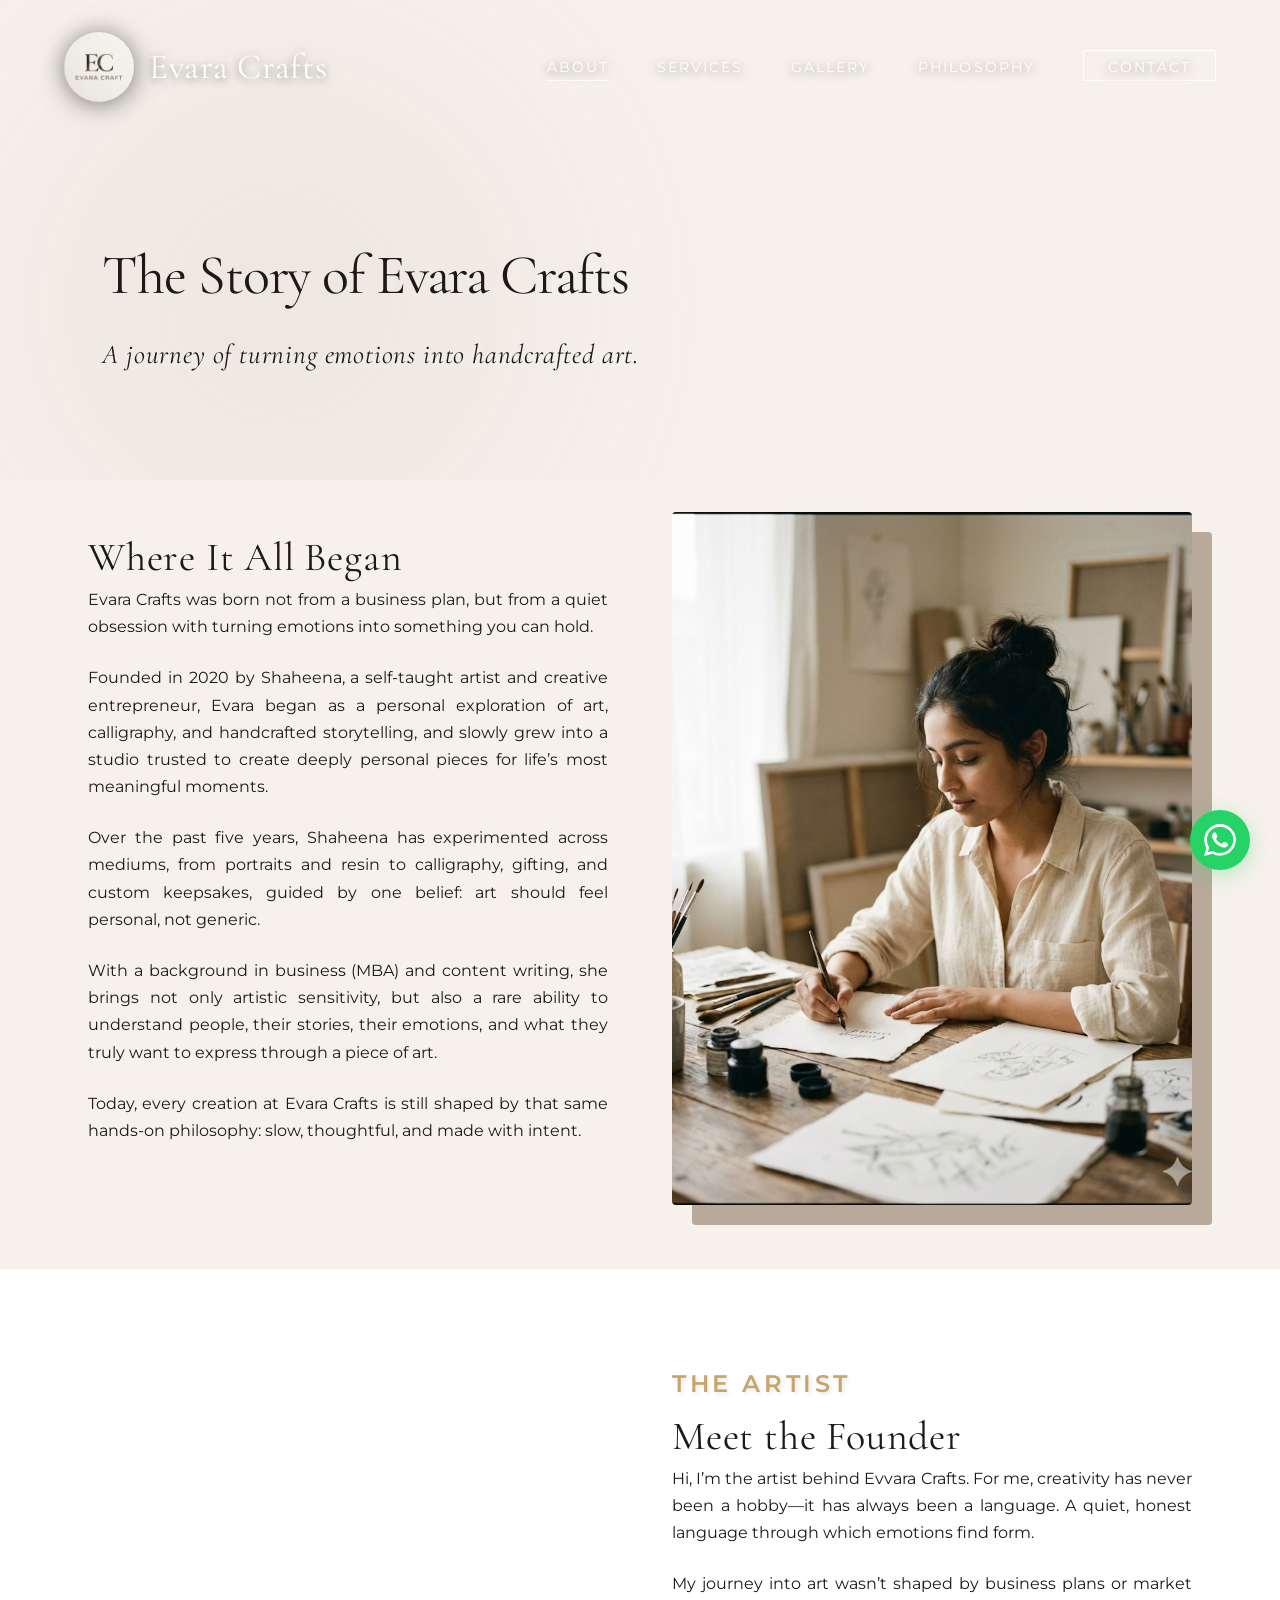
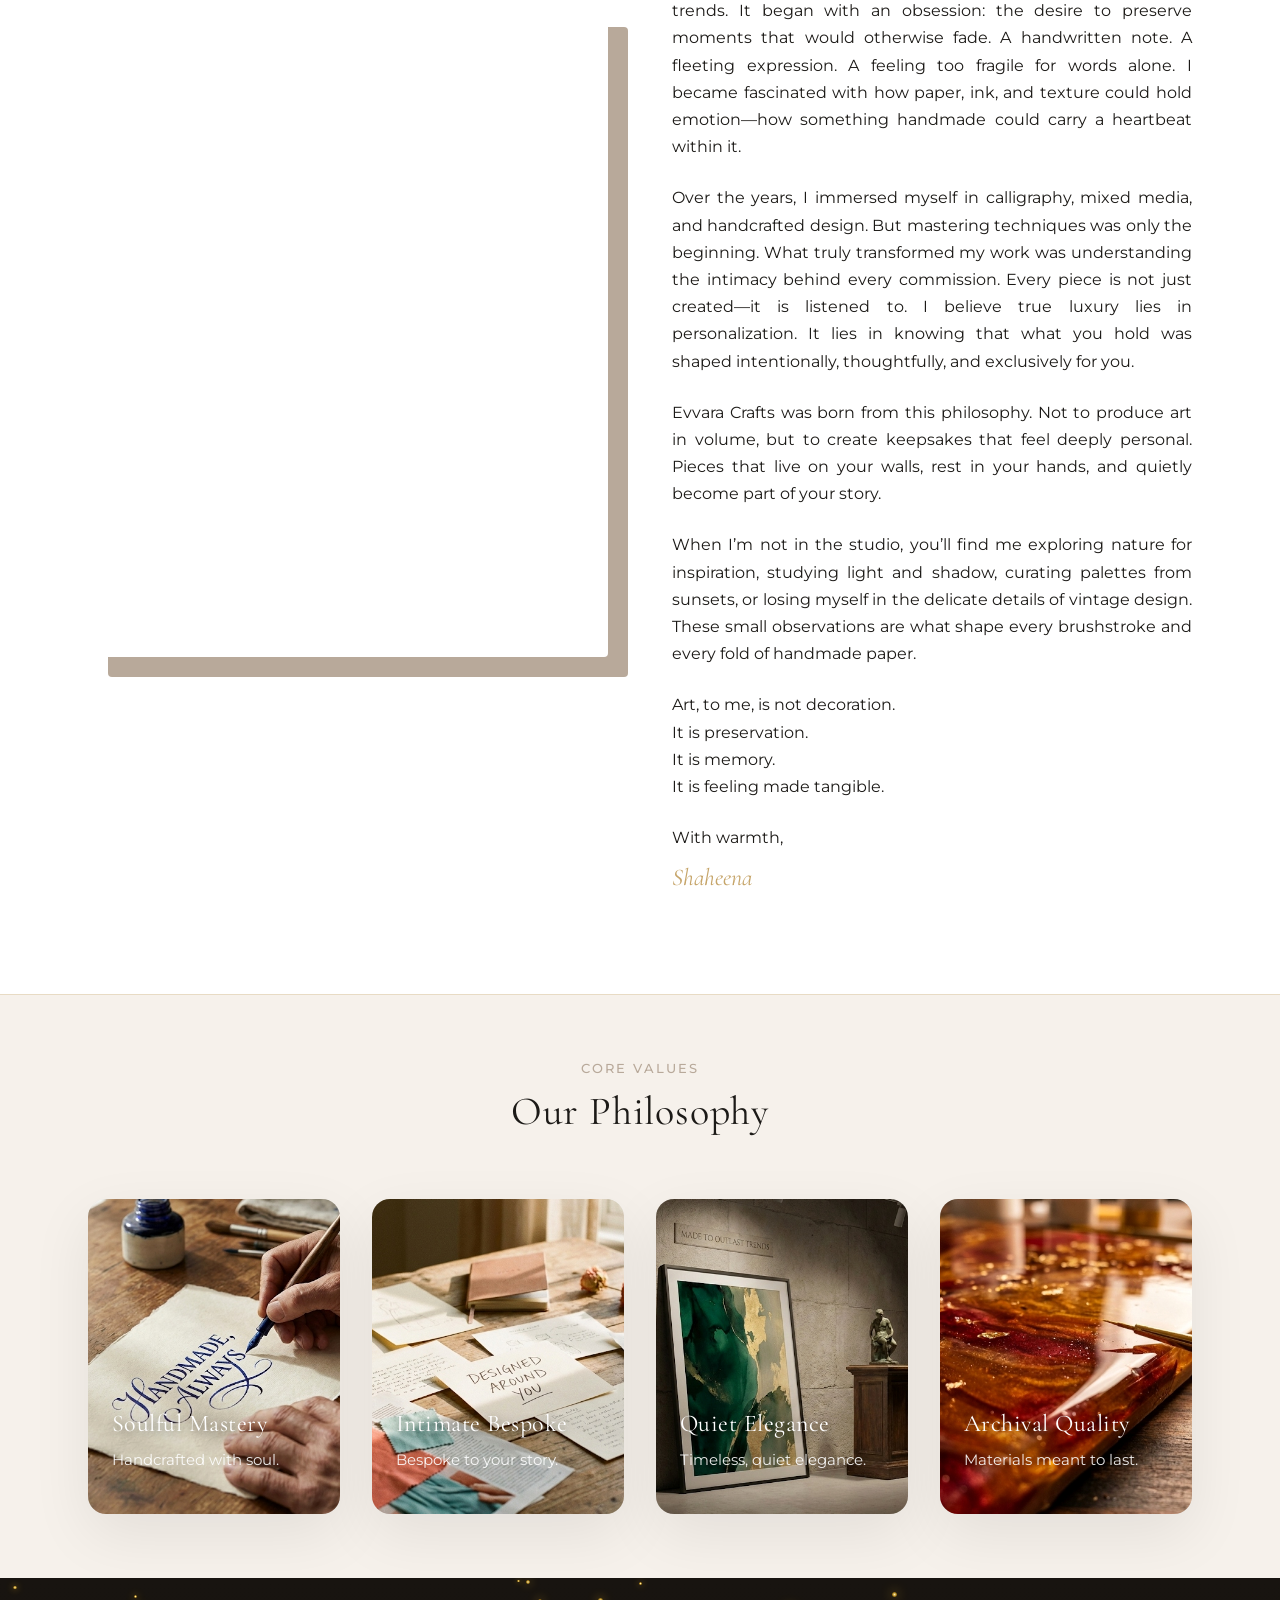
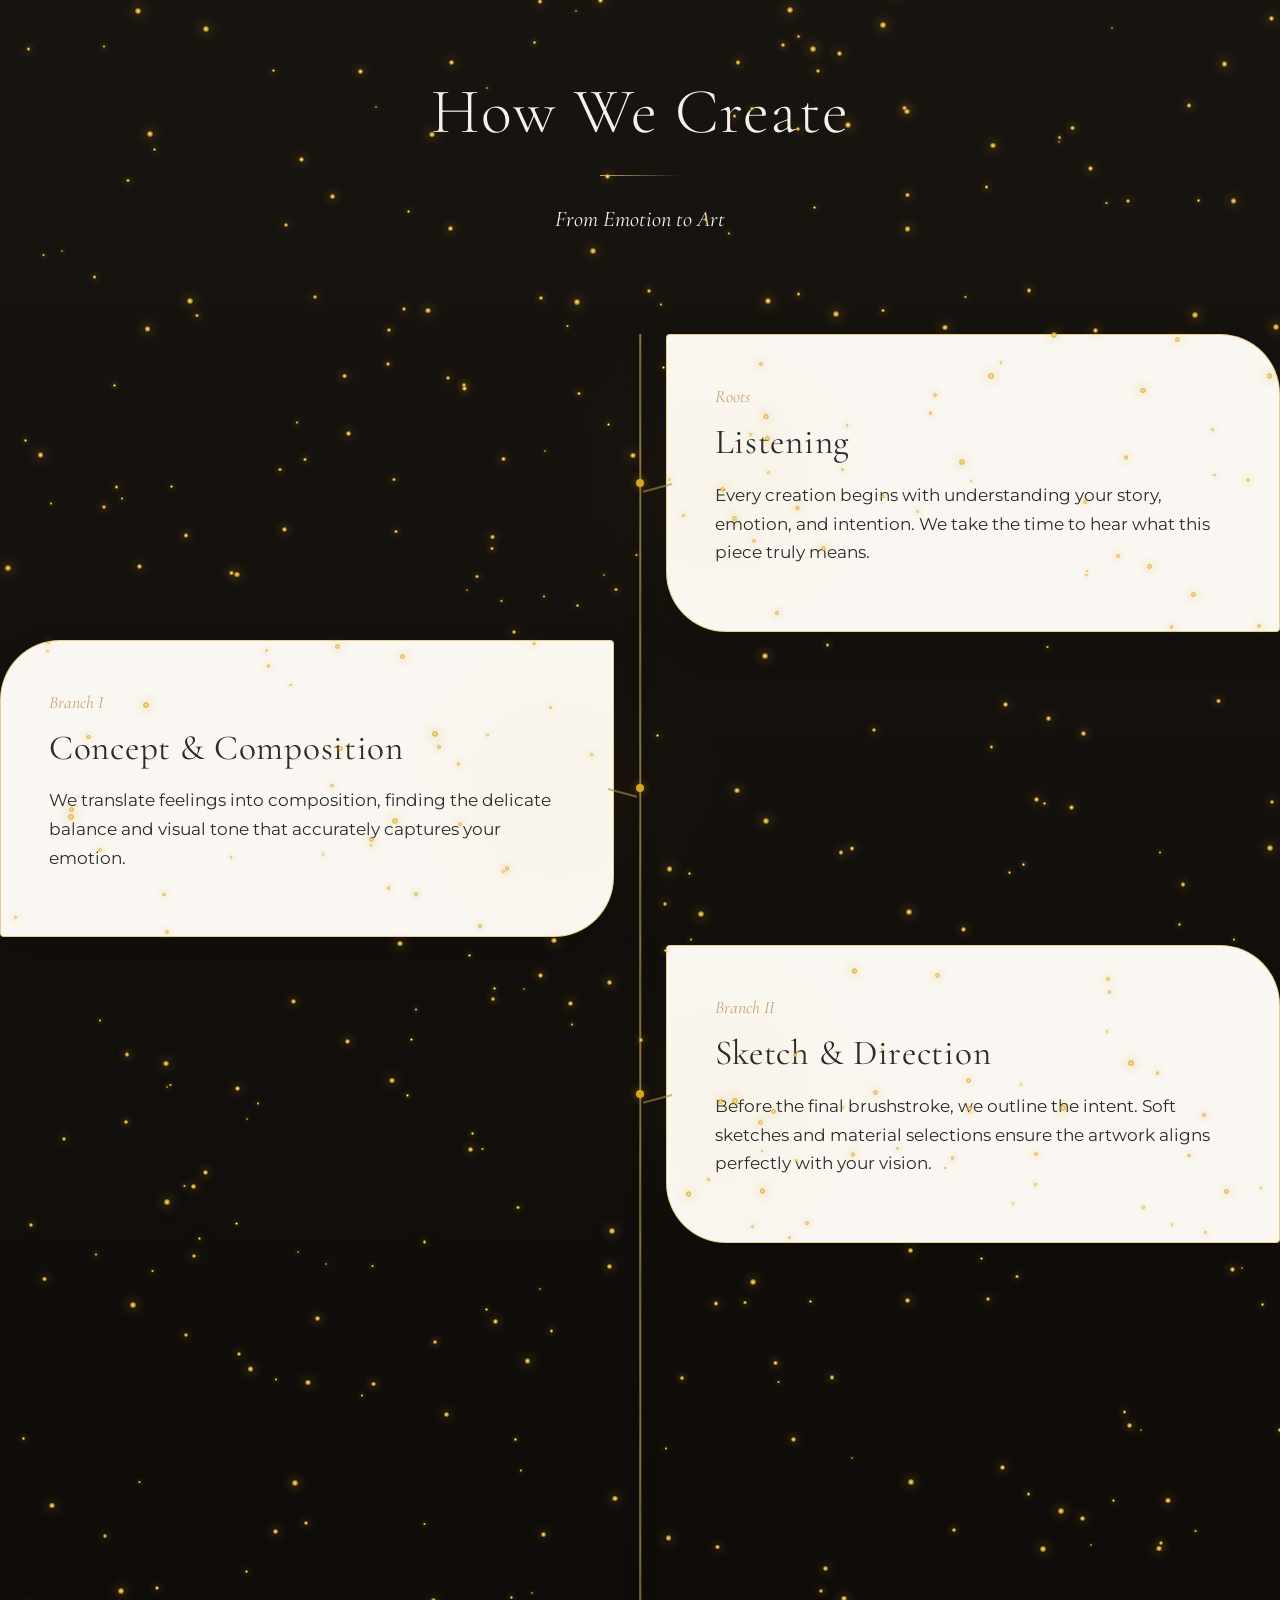
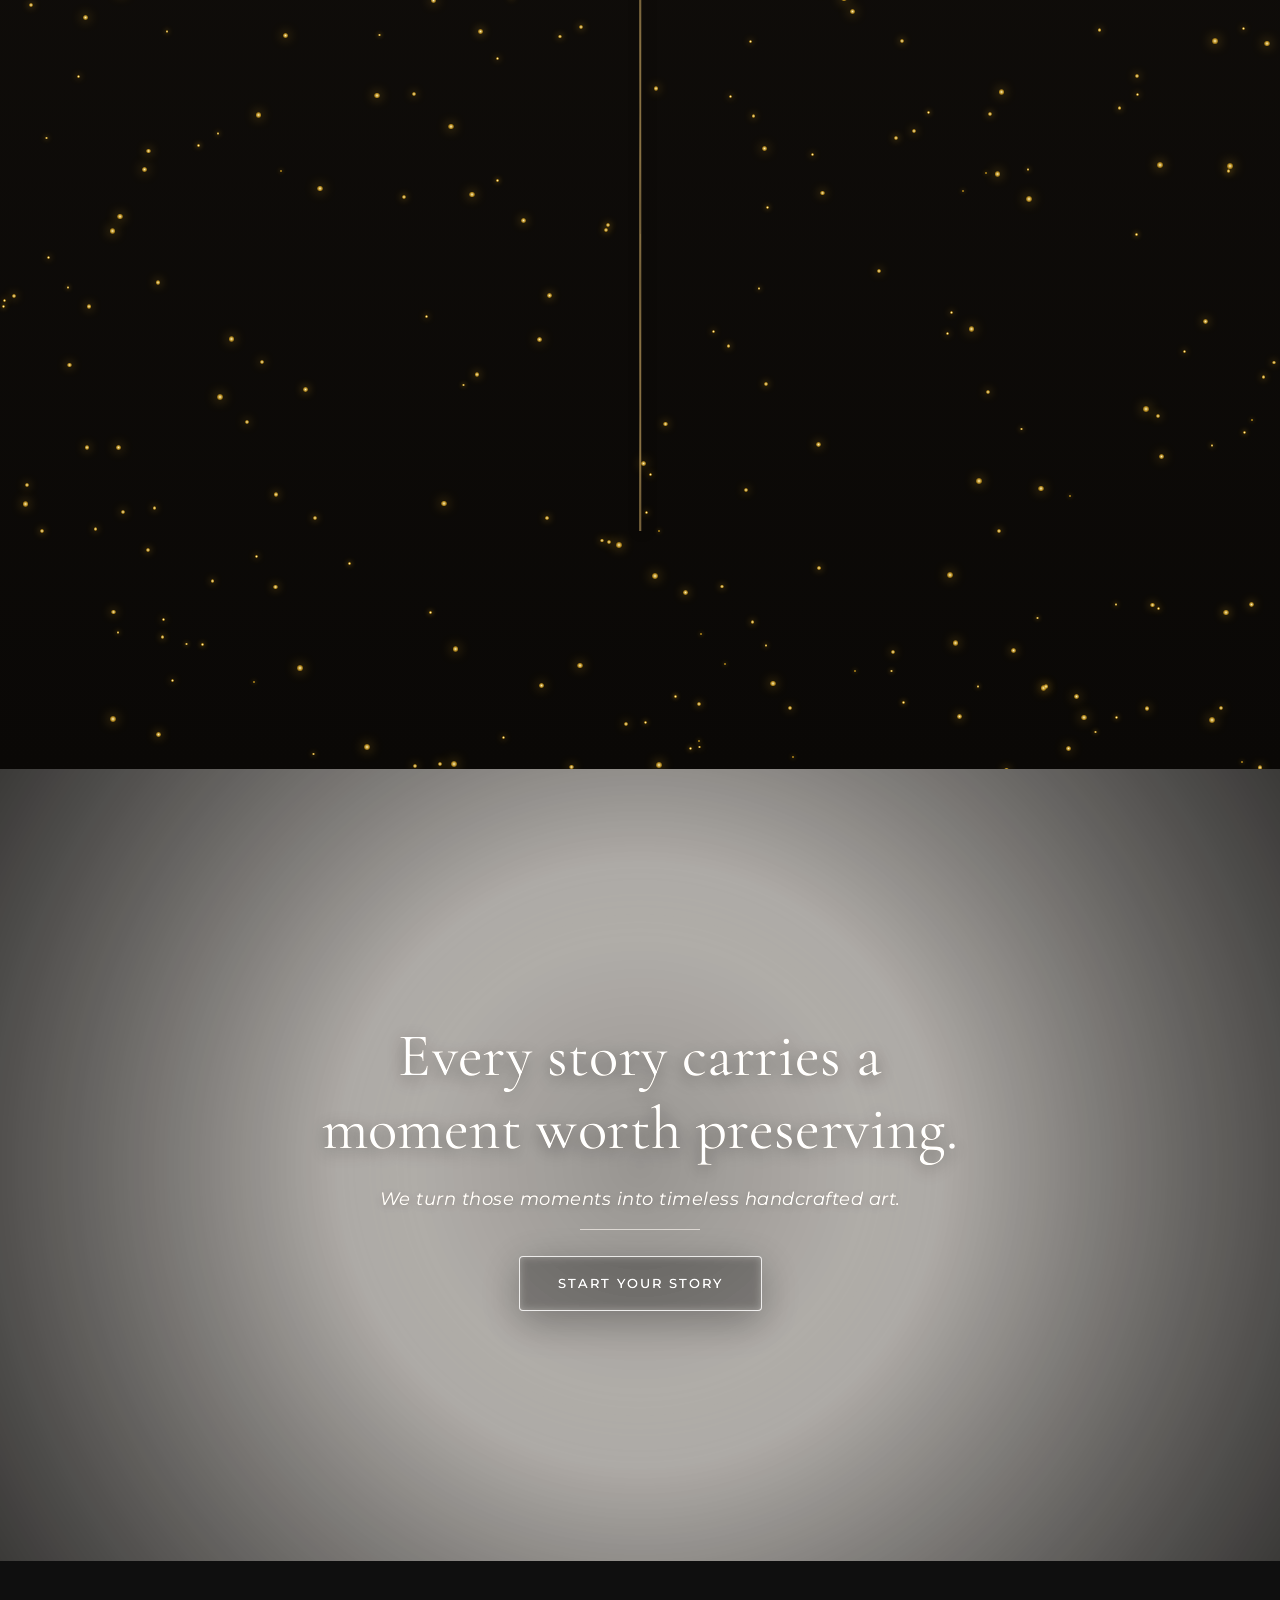
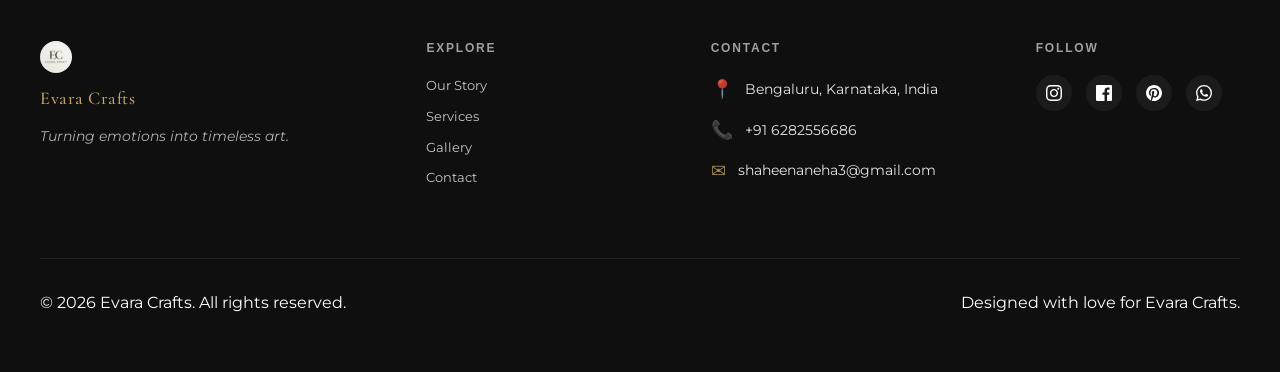
==== commit 3018cca2: "Add files via upload" ====
--- a/about.html
+++ b/about.html
@@ -1,4 +1,4 @@
-﻿<!DOCTYPE html>
+<!DOCTYPE html>
 <html lang="en">
 
 <head>
@@ -86,7 +86,7 @@
                     <div class="image-wrapper" style="aspect-ratio: 4/5;">
                         <!-- Founder Portrait Placeholder -->
                         <div class="placeholder-art"
-                            style="background-image: url('https://images.unsplash.com/photo-1534528741775-53994a69daeb?q=80&w=2864&auto=format&fit=crop'); width: 100%; height: 100%; background-size: cover; background-position: center;">
+                            style="background-image: url('https://i.postimg.cc/Yq5q87kX/Shaheena-Image.png'); width: 100%; height: 100%; background-size: cover; background-position: center;">
                         </div>
                     </div>
                 </div>
